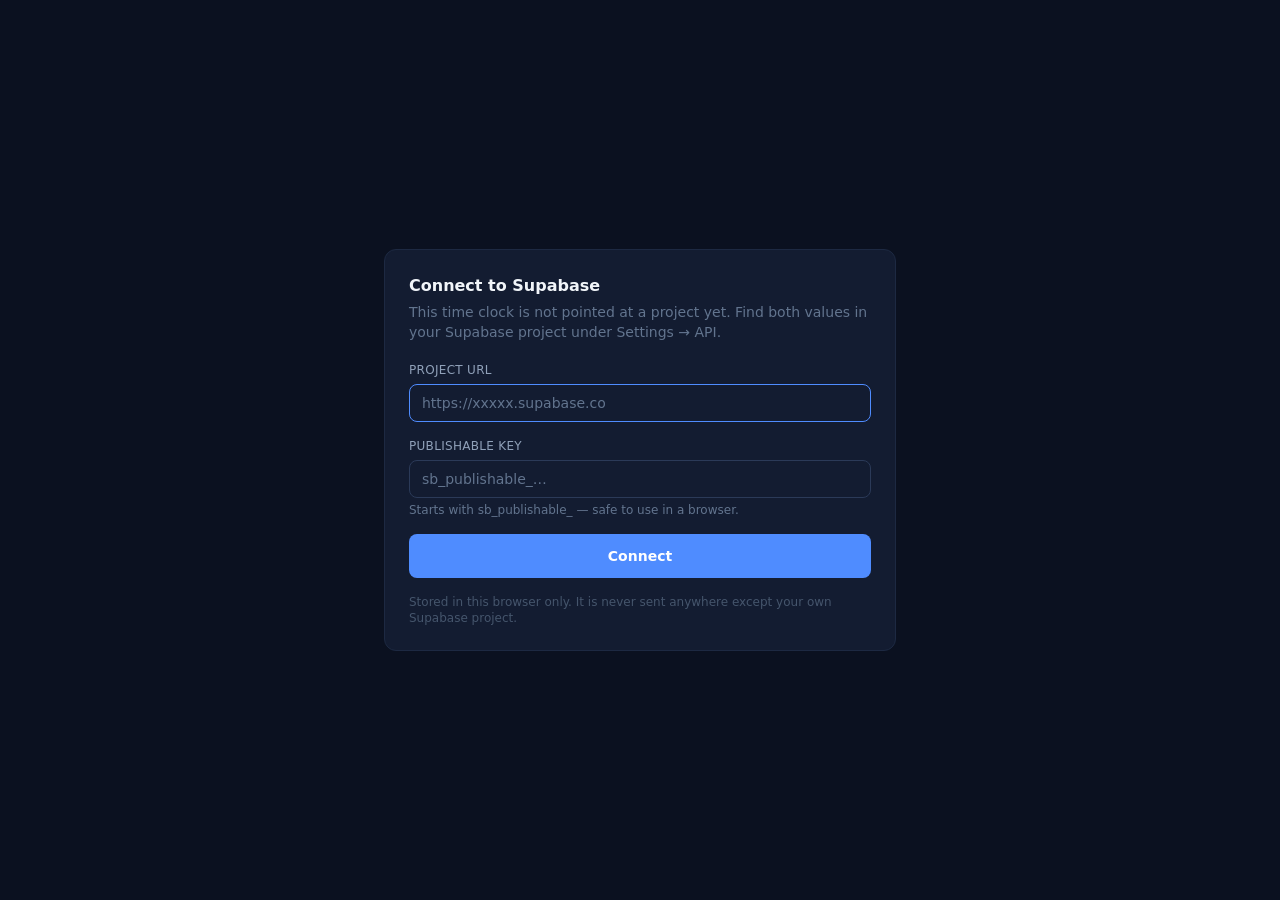
==== index.html @ 42f09c5c "Deploy ProjectDrex AMS web build Co-Authored-By: Claude Opus 5 <noreply@anthropic.com>" ====
<!doctype html>
<html lang="en">
  <head>
    <meta charset="UTF-8" />
    <meta name="viewport" content="width=device-width, initial-scale=1.0" />
    <meta
      http-equiv="Content-Security-Policy"
      content="default-src 'self'; script-src 'self'; style-src 'self' 'unsafe-inline'; connect-src 'self' https://*.supabase.co wss://*.supabase.co; img-src 'self' data:;"
    />
    <title>ProjectDrex Time Clock</title>
    <script type="module" crossorigin src="./assets/main-Djv8rd4Y.js"></script>
    <link rel="stylesheet" crossorigin href="./assets/main-B3qZ2NRQ.css">
  </head>
  <body data-ams-mode="kiosk">
    <div id="root"></div>
  </body>
</html>
---- assets/main-B3qZ2NRQ.css ----
/*! tailwindcss v4.3.3 | MIT License | https://tailwindcss.com */
@layer properties{@supports (((-webkit-hyphens:none)) and (not (margin-trim:inline))) or ((-moz-orient:inline) and (not (color:rgb(from red r g b)))){*,:before,:after,::backdrop{--tw-space-y-reverse:0;--tw-border-style:solid;--tw-font-weight:initial;--tw-tracking:initial}}}@layer theme{:root,:host{--font-sans:"Inter", system-ui, -apple-system, "Segoe UI", sans-serif;--font-mono:ui-monospace, SFMono-Regular, Menlo, Monaco, Consolas, "Liberation Mono", "Courier New", monospace;--color-amber-200:oklch(92.4% .12 95.746);--color-amber-300:oklch(87.9% .169 91.605);--color-amber-400:oklch(82.8% .189 84.429);--color-amber-800:oklch(47.3% .137 46.201);--color-amber-950:oklch(27.9% .077 45.635);--color-emerald-200:oklch(90.5% .093 164.15);--color-emerald-300:oklch(84.5% .143 164.978);--color-emerald-400:oklch(76.5% .177 163.223);--color-emerald-500:oklch(69.6% .17 162.48);--color-emerald-600:oklch(59.6% .145 163.225);--color-emerald-800:oklch(43.2% .095 166.913);--color-emerald-950:oklch(26.2% .051 172.552);--color-sky-200:oklch(90.1% .058 230.902);--color-sky-300:oklch(82.8% .111 230.318);--color-sky-800:oklch(44.3% .11 240.79);--color-sky-950:oklch(29.3% .066 243.157);--color-rose-200:oklch(89.2% .058 10.001);--color-rose-400:oklch(71.2% .194 13.428);--color-rose-500:oklch(64.5% .246 16.439);--color-rose-600:oklch(58.6% .253 17.585);--color-rose-800:oklch(45.5% .188 13.697);--color-rose-950:oklch(27.1% .105 12.094);--color-slate-100:oklch(96.8% .007 247.896);--color-slate-200:oklch(92.9% .013 255.508);--color-slate-300:oklch(86.9% .022 252.894);--color-slate-400:oklch(70.4% .04 256.788);--color-slate-500:oklch(55.4% .046 257.417);--color-slate-600:oklch(44.6% .043 257.281);--color-slate-700:oklch(37.2% .044 257.287);--color-slate-800:oklch(27.9% .041 260.031);--color-black:#000;--color-white:#fff;--spacing:.25rem;--container-sm:24rem;--container-md:28rem;--container-lg:32rem;--container-2xl:42rem;--text-xs:.75rem;--text-xs--line-height:calc(1 / .75);--text-sm:.875rem;--text-sm--line-height:calc(1.25 / .875);--text-base:1rem;--text-base--line-height:calc(1.5 / 1);--text-lg:1.125rem;--text-lg--line-height:calc(1.75 / 1.125);--text-2xl:1.5rem;--text-2xl--line-height:calc(2 / 1.5);--text-3xl:1.875rem;--text-3xl--line-height:calc(2.25 / 1.875);--text-6xl:3.75rem;--text-6xl--line-height:1;--font-weight-light:300;--font-weight-medium:500;--font-weight-semibold:600;--font-weight-bold:700;--tracking-tight:-.025em;--tracking-wide:.025em;--tracking-widest:.1em;--radius-lg:.5rem;--radius-xl:.75rem;--default-transition-duration:.15s;--default-transition-timing-function:cubic-bezier(.4, 0, .2, 1);--default-font-family:var(--font-sans);--default-mono-font-family:var(--font-mono);--color-ink-950:#070b16;--color-ink-900:#0b1120;--color-ink-800:#131c31;--color-ink-700:#1d2942;--color-ink-600:#2b3a58;--color-accent:#4f8cff;--color-accent-soft:#1e3a6b}}@layer base{*,:after,:before,::backdrop{box-sizing:border-box;border:0 solid;margin:0;padding:0}::file-selector-button{box-sizing:border-box;border:0 solid;margin:0;padding:0}html,:host{-webkit-text-size-adjust:100%;tab-size:4;line-height:1.5;font-family:var(--default-font-family,-apple-system, BlinkMacSystemFont, "Segoe UI", Roboto, "Helvetica Neue", "Noto Sans", Arial, sans-serif, "Apple Color Emoji", "Segoe UI Emoji", "Segoe UI Symbol", "Noto Color Emoji");font-feature-settings:var(--default-font-feature-settings,normal);font-variation-settings:var(--default-font-variation-settings,normal);-webkit-tap-highlight-color:transparent}hr{height:0;color:inherit;border-top-width:1px}abbr:where([title]){-webkit-text-decoration:underline dotted;text-decoration:underline dotted}h1,h2,h3,h4,h5,h6{font-size:inherit;font-weight:inherit}a{color:inherit;-webkit-text-decoration:inherit;-webkit-text-decoration:inherit;-webkit-text-decoration:inherit;-webkit-text-decoration:inherit;text-decoration:inherit}b,strong{font-weight:bolder}code,kbd,samp,pre{font-family:var(--default-mono-font-family,ui-monospace, SFMono-Regular, Menlo, Monaco, Consolas, "Liberation Mono", "Courier New", monospace);font-feature-settings:var(--default-mono-font-feature-settings,normal);font-variation-settings:var(--default-mono-font-variation-settings,normal);font-size:1em}small{font-size:80%}sub,sup{vertical-align:baseline;font-size:75%;line-height:0;position:relative}sub{bottom:-.25em}sup{top:-.5em}table{text-indent:0;border-color:inherit;border-collapse:collapse}:-moz-focusring:where(:not(iframe)){outline:auto}progress{vertical-align:baseline}summary{display:list-item}ol,ul,menu{list-style:none}img,svg,video,canvas,audio,iframe,embed,object{vertical-align:middle;display:block}img,video{max-width:100%;height:auto}button,input,select,optgroup,textarea{font:inherit;font-feature-settings:inherit;font-variation-settings:inherit;letter-spacing:inherit;color:inherit;opacity:1;background-color:#0000;border-radius:0}::file-selector-button{font:inherit;font-feature-settings:inherit;font-variation-settings:inherit;letter-spacing:inherit;color:inherit;opacity:1;background-color:#0000;border-radius:0}:where(select:is([multiple],[size])) optgroup{font-weight:bolder}:where(select:is([multiple],[size])) optgroup option{padding-inline-start:20px}::file-selector-button{margin-inline-end:4px}::placeholder{opacity:1}@supports (not ((-webkit-appearance:-apple-pay-button))) or (contain-intrinsic-size:1px){::placeholder{color:currentColor}@supports (color:color-mix(in lab, red, red)){::placeholder{color:color-mix(in oklab, currentcolor 50%, transparent)}}}textarea{resize:vertical}::-webkit-search-decoration{-webkit-appearance:none}::-webkit-date-and-time-value{min-height:1lh;text-align:inherit}::-webkit-datetime-edit{display:inline-flex}::-webkit-datetime-edit-fields-wrapper{padding:0}::-webkit-datetime-edit{padding-block:0}::-webkit-datetime-edit-year-field{padding-block:0}::-webkit-datetime-edit-month-field{padding-block:0}::-webkit-datetime-edit-day-field{padding-block:0}::-webkit-datetime-edit-hour-field{padding-block:0}::-webkit-datetime-edit-minute-field{padding-block:0}::-webkit-datetime-edit-second-field{padding-block:0}::-webkit-datetime-edit-millisecond-field{padding-block:0}::-webkit-datetime-edit-meridiem-field{padding-block:0}::-webkit-calendar-picker-indicator{line-height:1}:-moz-ui-invalid{box-shadow:none}button,input:where([type=button],[type=reset],[type=submit]){appearance:button}::file-selector-button{appearance:button}::-webkit-inner-spin-button{height:auto}::-webkit-outer-spin-button{height:auto}[hidden]:where(:not([hidden=until-found])){display:none!important}}@layer components;@layer utilities{.visible{visibility:visible}.fixed{position:fixed}.relative{position:relative}.inset-0{inset:0}.z-50{z-index:50}.mx-auto{margin-inline:auto}.mt-1{margin-top:var(--spacing)}.mt-2{margin-top:calc(var(--spacing) * 2)}.mt-3{margin-top:calc(var(--spacing) * 3)}.mt-4{margin-top:calc(var(--spacing) * 4)}.mt-6{margin-top:calc(var(--spacing) * 6)}.mr-1{margin-right:var(--spacing)}.mr-2{margin-right:calc(var(--spacing) * 2)}.mb-1{margin-bottom:var(--spacing)}.mb-1\.5{margin-bottom:calc(var(--spacing) * 1.5)}.mb-3{margin-bottom:calc(var(--spacing) * 3)}.mb-4{margin-bottom:calc(var(--spacing) * 4)}.mb-5{margin-bottom:calc(var(--spacing) * 5)}.mb-6{margin-bottom:calc(var(--spacing) * 6)}.mb-8{margin-bottom:calc(var(--spacing) * 8)}.ml-1{margin-left:var(--spacing)}.ml-2{margin-left:calc(var(--spacing) * 2)}.ml-3{margin-left:calc(var(--spacing) * 3)}.block{display:block}.contents{display:contents}.flex{display:flex}.grid{display:grid}.table{display:table}.h-16{height:calc(var(--spacing) * 16)}.h-full{height:100%}.w-16{width:calc(var(--spacing) * 16)}.w-full{width:100%}.max-w-2xl{max-width:var(--container-2xl)}.max-w-lg{max-width:var(--container-lg)}.max-w-md{max-width:var(--container-md)}.max-w-sm{max-width:var(--container-sm)}.flex-1{flex:1}.border-collapse{border-collapse:collapse}.cursor-pointer{cursor:pointer}.list-inside{list-style-position:inside}.list-disc{list-style-type:disc}.grid-cols-2{grid-template-columns:repeat(2,minmax(0,1fr))}.grid-cols-4{grid-template-columns:repeat(4,minmax(0,1fr))}.grid-cols-5{grid-template-columns:repeat(5,minmax(0,1fr))}.flex-col{flex-direction:column}.items-center{align-items:center}.items-end{align-items:flex-end}.justify-between{justify-content:space-between}.justify-center{justify-content:center}.justify-end{justify-content:flex-end}.gap-1{gap:var(--spacing)}.gap-2{gap:calc(var(--spacing) * 2)}.gap-3{gap:calc(var(--spacing) * 3)}.gap-4{gap:calc(var(--spacing) * 4)}.gap-5{gap:calc(var(--spacing) * 5)}.gap-8{gap:calc(var(--spacing) * 8)}:where(.space-y-0\.5>:not(:last-child)){--tw-space-y-reverse:0;margin-block-start:calc(calc(var(--spacing) * .5) * var(--tw-space-y-reverse));margin-block-end:calc(calc(var(--spacing) * .5) * calc(1 - var(--tw-space-y-reverse)))}:where(.space-y-3>:not(:last-child)){--tw-space-y-reverse:0;margin-block-start:calc(calc(var(--spacing) * 3) * var(--tw-space-y-reverse));margin-block-end:calc(calc(var(--spacing) * 3) * calc(1 - var(--tw-space-y-reverse)))}:where(.space-y-4>:not(:last-child)){--tw-space-y-reverse:0;margin-block-start:calc(calc(var(--spacing) * 4) * var(--tw-space-y-reverse));margin-block-end:calc(calc(var(--spacing) * 4) * calc(1 - var(--tw-space-y-reverse)))}:where(.space-y-5>:not(:last-child)){--tw-space-y-reverse:0;margin-block-start:calc(calc(var(--spacing) * 5) * var(--tw-space-y-reverse));margin-block-end:calc(calc(var(--spacing) * 5) * calc(1 - var(--tw-space-y-reverse)))}.overflow-auto{overflow:auto}.overflow-hidden{overflow:hidden}.rounded{border-radius:.25rem}.rounded-full{border-radius:2147483647px}.rounded-lg{border-radius:var(--radius-lg)}.rounded-xl{border-radius:var(--radius-xl)}.border{border-style:var(--tw-border-style);border-width:1px}.border-t{border-top-style:var(--tw-border-style);border-top-width:1px}.border-t-2{border-top-style:var(--tw-border-style);border-top-width:2px}.border-b{border-bottom-style:var(--tw-border-style);border-bottom-width:1px}.border-amber-800{border-color:var(--color-amber-800)}.border-emerald-800{border-color:var(--color-emerald-800)}.border-ink-600{border-color:var(--color-ink-600)}.border-ink-700{border-color:var(--color-ink-700)}.border-ink-800{border-color:var(--color-ink-800)}.border-rose-800{border-color:var(--color-rose-800)}.border-sky-800{border-color:var(--color-sky-800)}.bg-accent{background-color:var(--color-accent)}.bg-accent-soft{background-color:var(--color-accent-soft)}.bg-amber-950{background-color:var(--color-amber-950)}.bg-amber-950\/50{background-color:#46190180}@supports (color:color-mix(in lab, red, red)){.bg-amber-950\/50{background-color:color-mix(in oklab, var(--color-amber-950) 50%, transparent)}}.bg-black\/60{background-color:#0009}@supports (color:color-mix(in lab, red, red)){.bg-black\/60{background-color:color-mix(in oklab, var(--color-black) 60%, transparent)}}.bg-emerald-600{background-color:var(--color-emerald-600)}.bg-emerald-600\/20{background-color:#00976733}@supports (color:color-mix(in lab, red, red)){.bg-emerald-600\/20{background-color:color-mix(in oklab, var(--color-emerald-600) 20%, transparent)}}.bg-emerald-950{background-color:var(--color-emerald-950)}.bg-emerald-950\/50{background-color:#002c2280}@supports (color:color-mix(in lab, red, red)){.bg-emerald-950\/50{background-color:color-mix(in oklab, var(--color-emerald-950) 50%, transparent)}}.bg-ink-700{background-color:var(--color-ink-700)}.bg-ink-800{background-color:var(--color-ink-800)}.bg-ink-900{background-color:var(--color-ink-900)}.bg-ink-950{background-color:var(--color-ink-950)}.bg-ink-950\/40{background-color:#070b1666}@supports (color:color-mix(in lab, red, red)){.bg-ink-950\/40{background-color:color-mix(in oklab, var(--color-ink-950) 40%, transparent)}}.bg-rose-600{background-color:var(--color-rose-600)}.bg-rose-950\/60{background-color:#4d021899}@supports (color:color-mix(in lab, red, red)){.bg-rose-950\/60{background-color:color-mix(in oklab, var(--color-rose-950) 60%, transparent)}}.bg-sky-950{background-color:var(--color-sky-950)}.bg-sky-950\/50{background-color:#052f4a80}@supports (color:color-mix(in lab, red, red)){.bg-sky-950\/50{background-color:color-mix(in oklab, var(--color-sky-950) 50%, transparent)}}.bg-slate-800{background-color:var(--color-slate-800)}.p-3{padding:calc(var(--spacing) * 3)}.p-4{padding:calc(var(--spacing) * 4)}.p-6{padding:calc(var(--spacing) * 6)}.p-8{padding:calc(var(--spacing) * 8)}.px-1\.5{padding-inline:calc(var(--spacing) * 1.5)}.px-2{padding-inline:calc(var(--spacing) * 2)}.px-3{padding-inline:calc(var(--spacing) * 3)}.px-4{padding-inline:calc(var(--spacing) * 4)}.px-6{padding-inline:calc(var(--spacing) * 6)}.px-8{padding-inline:calc(var(--spacing) * 8)}.py-0\.5{padding-block:calc(var(--spacing) * .5)}.py-1\.5{padding-block:calc(var(--spacing) * 1.5)}.py-2{padding-block:calc(var(--spacing) * 2)}.py-3{padding-block:calc(var(--spacing) * 3)}.py-4{padding-block:calc(var(--spacing) * 4)}.py-5{padding-block:calc(var(--spacing) * 5)}.py-10{padding-block:calc(var(--spacing) * 10)}.text-center{text-align:center}.text-left{text-align:left}.text-right{text-align:right}.font-mono{font-family:var(--font-mono)}.text-2xl{font-size:var(--text-2xl);line-height:var(--tw-leading,var(--text-2xl--line-height))}.text-3xl{font-size:var(--text-3xl);line-height:var(--tw-leading,var(--text-3xl--line-height))}.text-6xl{font-size:var(--text-6xl);line-height:var(--tw-leading,var(--text-6xl--line-height))}.text-base{font-size:var(--text-base);line-height:var(--tw-leading,var(--text-base--line-height))}.text-lg{font-size:var(--text-lg);line-height:var(--tw-leading,var(--text-lg--line-height))}.text-sm{font-size:var(--text-sm);line-height:var(--tw-leading,var(--text-sm--line-height))}.text-xs{font-size:var(--text-xs);line-height:var(--tw-leading,var(--text-xs--line-height))}.font-bold{--tw-font-weight:var(--font-weight-bold);font-weight:var(--font-weight-bold)}.font-light{--tw-font-weight:var(--font-weight-light);font-weight:var(--font-weight-light)}.font-medium{--tw-font-weight:var(--font-weight-medium);font-weight:var(--font-weight-medium)}.font-semibold{--tw-font-weight:var(--font-weight-semibold);font-weight:var(--font-weight-semibold)}.tracking-\[0\.2em\]{--tw-tracking:.2em;letter-spacing:.2em}.tracking-\[0\.25em\]{--tw-tracking:.25em;letter-spacing:.25em}.tracking-tight{--tw-tracking:var(--tracking-tight);letter-spacing:var(--tracking-tight)}.tracking-wide{--tw-tracking:var(--tracking-wide);letter-spacing:var(--tracking-wide)}.tracking-widest{--tw-tracking:var(--tracking-widest);letter-spacing:var(--tracking-widest)}.break-all{word-break:break-all}.whitespace-nowrap{white-space:nowrap}.text-accent{color:var(--color-accent)}.text-amber-200{color:var(--color-amber-200)}.text-amber-300{color:var(--color-amber-300)}.text-amber-400{color:var(--color-amber-400)}.text-emerald-200{color:var(--color-emerald-200)}.text-emerald-300{color:var(--color-emerald-300)}.text-emerald-400{color:var(--color-emerald-400)}.text-rose-200{color:var(--color-rose-200)}.text-rose-400{color:var(--color-rose-400)}.text-sky-200{color:var(--color-sky-200)}.text-sky-300{color:var(--color-sky-300)}.text-slate-100{color:var(--color-slate-100)}.text-slate-200{color:var(--color-slate-200)}.text-slate-300{color:var(--color-slate-300)}.text-slate-400{color:var(--color-slate-400)}.text-slate-500{color:var(--color-slate-500)}.text-slate-600{color:var(--color-slate-600)}.text-slate-700{color:var(--color-slate-700)}.text-white{color:var(--color-white)}.uppercase{text-transform:uppercase}.accent-accent{accent-color:var(--color-accent)}.transition-colors{transition-property:color,background-color,border-color,outline-color,text-decoration-color,fill,stroke,--tw-gradient-from,--tw-gradient-via,--tw-gradient-to;transition-timing-function:var(--tw-ease,var(--default-transition-timing-function));transition-duration:var(--tw-duration,var(--default-transition-duration))}.outline-none{--tw-outline-style:none;outline-style:none}.placeholder\:text-slate-500::placeholder{color:var(--color-slate-500)}@media (hover:hover){.hover\:bg-\[\#6b9dff\]:hover{background-color:#6b9dff}.hover\:bg-emerald-500:hover{background-color:var(--color-emerald-500)}.hover\:bg-ink-600:hover{background-color:var(--color-ink-600)}.hover\:bg-ink-700\/50:hover{background-color:#1d294280}@supports (color:color-mix(in lab, red, red)){.hover\:bg-ink-700\/50:hover{background-color:color-mix(in oklab, var(--color-ink-700) 50%, transparent)}}.hover\:bg-rose-500:hover{background-color:var(--color-rose-500)}.hover\:text-slate-200:hover{color:var(--color-slate-200)}.hover\:underline:hover{text-decoration-line:underline}}.focus\:border-accent:focus{border-color:var(--color-accent)}.disabled\:cursor-not-allowed:disabled{cursor:not-allowed}.disabled\:opacity-40:disabled{opacity:.4}}html,body,#root{height:100%}body{background:var(--color-ink-900);color:#e6ecf8;font-family:var(--font-sans);-webkit-font-smoothing:antialiased;-webkit-user-select:none;user-select:none;margin:0}input,textarea,select{-webkit-user-select:text;user-select:text}.tnum{font-variant-numeric:tabular-nums}@property --tw-space-y-reverse{syntax:"*";inherits:false;initial-value:0}@property --tw-border-style{syntax:"*";inherits:false;initial-value:solid}@property --tw-font-weight{syntax:"*";inherits:false}@property --tw-tracking{syntax:"*";inherits:false}
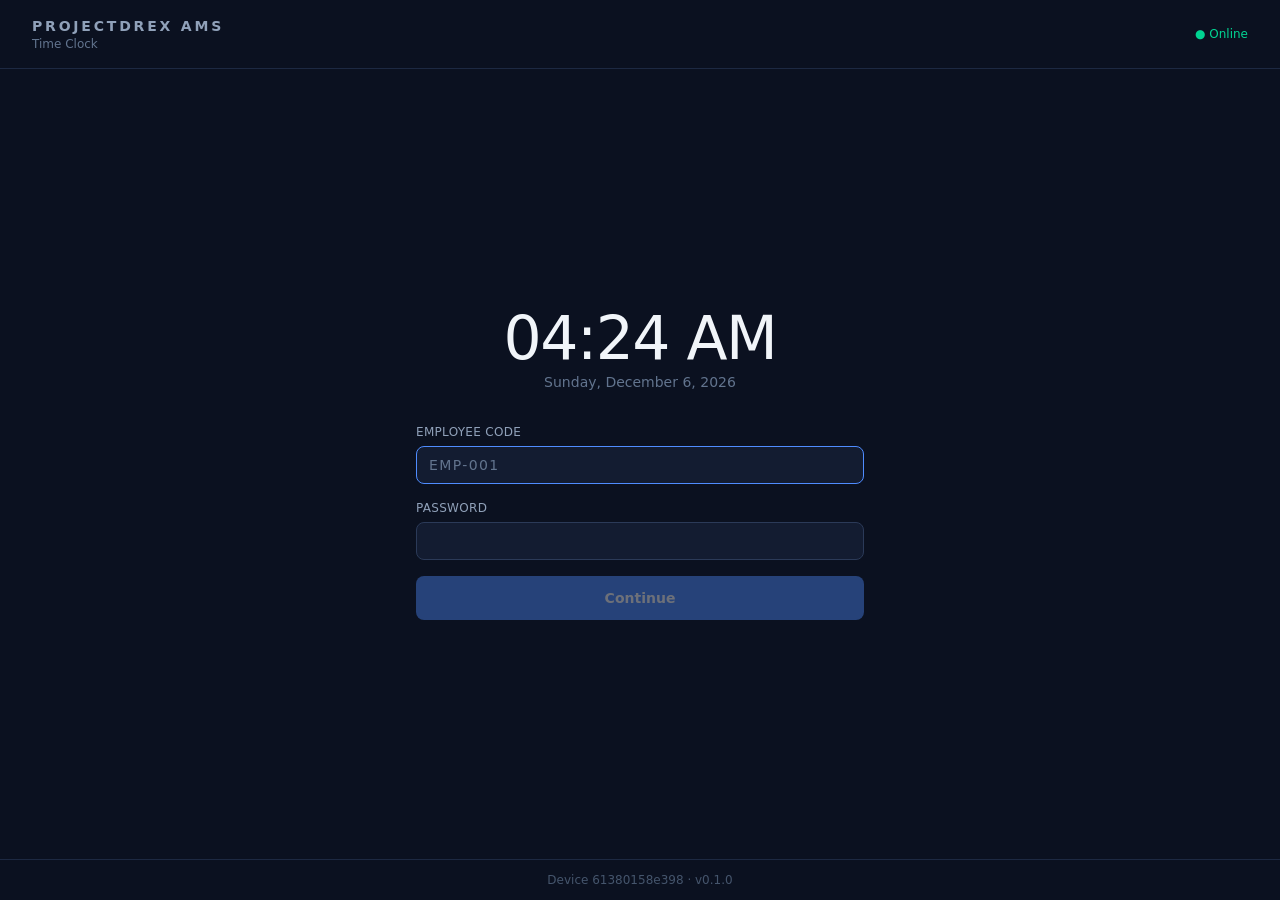
==== commit bd01a155: "Point the hosted build at the projectdrex-ams project Bakes in the project URL and publishable key s" ====
--- a/index.html
+++ b/index.html
@@ -8,7 +8,7 @@
       content="default-src 'self'; script-src 'self'; style-src 'self' 'unsafe-inline'; connect-src 'self' https://*.supabase.co wss://*.supabase.co; img-src 'self' data:;"
     />
     <title>ProjectDrex Time Clock</title>
-    <script type="module" crossorigin src="./assets/main-Djv8rd4Y.js"></script>
+    <script type="module" crossorigin src="./assets/main-DpuJnObT.js"></script>
     <link rel="stylesheet" crossorigin href="./assets/main-B3qZ2NRQ.css">
   </head>
   <body data-ams-mode="kiosk">
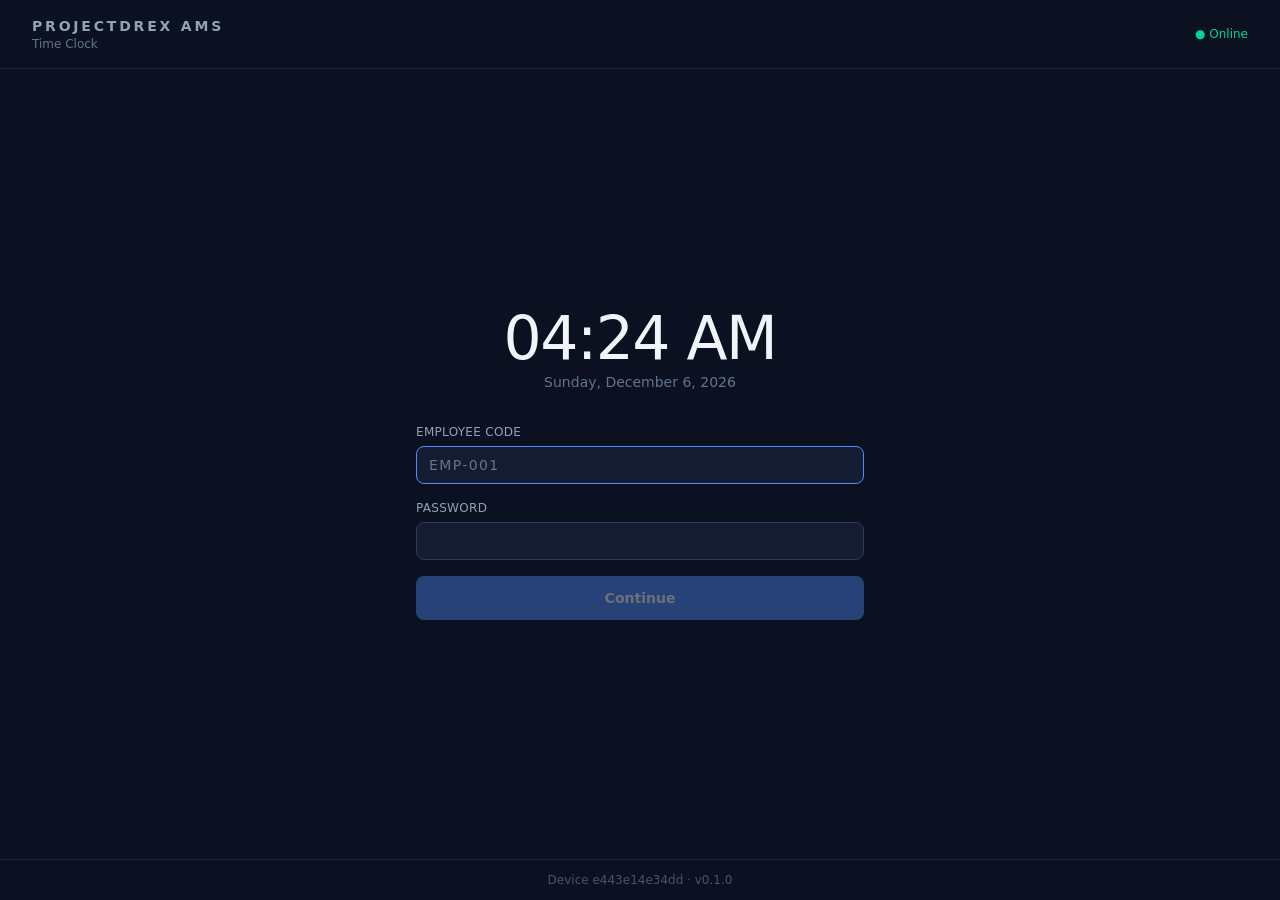
==== commit e6b5c194: "Sync punches immediately instead of on a 30-second timer Co-Authored-By: Claude Opus 5 <noreply@anth" ====
--- a/index.html
+++ b/index.html
@@ -8,8 +8,8 @@
       content="default-src 'self'; script-src 'self'; style-src 'self' 'unsafe-inline'; connect-src 'self' https://*.supabase.co wss://*.supabase.co; img-src 'self' data:;"
     />
     <title>ProjectDrex Time Clock</title>
-    <script type="module" crossorigin src="./assets/main-DpuJnObT.js"></script>
-    <link rel="stylesheet" crossorigin href="./assets/main-B3qZ2NRQ.css">
+    <script type="module" crossorigin src="./assets/main-7v4XO6C_.js"></script>
+    <link rel="stylesheet" crossorigin href="./assets/main-DOm-eHFc.css">
   </head>
   <body data-ams-mode="kiosk">
     <div id="root"></div>
--- a/assets/main-DOm-eHFc.css
+++ b/assets/main-DOm-eHFc.css
@@ -0,0 +1,2 @@
+/*! tailwindcss v4.3.3 | MIT License | https://tailwindcss.com */
+@layer properties{@supports (((-webkit-hyphens:none)) and (not (margin-trim:inline))) or ((-moz-orient:inline) and (not (color:rgb(from red r g b)))){*,:before,:after,::backdrop{--tw-space-y-reverse:0;--tw-border-style:solid;--tw-font-weight:initial;--tw-tracking:initial;--tw-shadow:0 0 #0000;--tw-shadow-color:initial;--tw-shadow-alpha:100%;--tw-inset-shadow:0 0 #0000;--tw-inset-shadow-color:initial;--tw-inset-shadow-alpha:100%;--tw-ring-color:initial;--tw-ring-shadow:0 0 #0000;--tw-inset-ring-color:initial;--tw-inset-ring-shadow:0 0 #0000;--tw-ring-inset:initial;--tw-ring-offset-width:0px;--tw-ring-offset-color:#fff;--tw-ring-offset-shadow:0 0 #0000}}}@layer theme{:root,:host{--font-sans:"Inter", system-ui, -apple-system, "Segoe UI", sans-serif;--font-mono:ui-monospace, SFMono-Regular, Menlo, Monaco, Consolas, "Liberation Mono", "Courier New", monospace;--color-amber-200:oklch(92.4% .12 95.746);--color-amber-300:oklch(87.9% .169 91.605);--color-amber-400:oklch(82.8% .189 84.429);--color-amber-800:oklch(47.3% .137 46.201);--color-amber-950:oklch(27.9% .077 45.635);--color-emerald-200:oklch(90.5% .093 164.15);--color-emerald-300:oklch(84.5% .143 164.978);--color-emerald-400:oklch(76.5% .177 163.223);--color-emerald-500:oklch(69.6% .17 162.48);--color-emerald-600:oklch(59.6% .145 163.225);--color-emerald-800:oklch(43.2% .095 166.913);--color-emerald-950:oklch(26.2% .051 172.552);--color-sky-200:oklch(90.1% .058 230.902);--color-sky-300:oklch(82.8% .111 230.318);--color-sky-800:oklch(44.3% .11 240.79);--color-sky-950:oklch(29.3% .066 243.157);--color-rose-200:oklch(89.2% .058 10.001);--color-rose-400:oklch(71.2% .194 13.428);--color-rose-500:oklch(64.5% .246 16.439);--color-rose-600:oklch(58.6% .253 17.585);--color-rose-800:oklch(45.5% .188 13.697);--color-rose-950:oklch(27.1% .105 12.094);--color-slate-100:oklch(96.8% .007 247.896);--color-slate-200:oklch(92.9% .013 255.508);--color-slate-300:oklch(86.9% .022 252.894);--color-slate-400:oklch(70.4% .04 256.788);--color-slate-500:oklch(55.4% .046 257.417);--color-slate-600:oklch(44.6% .043 257.281);--color-slate-700:oklch(37.2% .044 257.287);--color-slate-800:oklch(27.9% .041 260.031);--color-black:#000;--color-white:#fff;--spacing:.25rem;--container-sm:24rem;--container-md:28rem;--container-lg:32rem;--container-2xl:42rem;--text-xs:.75rem;--text-xs--line-height:calc(1 / .75);--text-sm:.875rem;--text-sm--line-height:calc(1.25 / .875);--text-base:1rem;--text-base--line-height:calc(1.5 / 1);--text-lg:1.125rem;--text-lg--line-height:calc(1.75 / 1.125);--text-2xl:1.5rem;--text-2xl--line-height:calc(2 / 1.5);--text-3xl:1.875rem;--text-3xl--line-height:calc(2.25 / 1.875);--text-6xl:3.75rem;--text-6xl--line-height:1;--font-weight-light:300;--font-weight-medium:500;--font-weight-semibold:600;--font-weight-bold:700;--tracking-tight:-.025em;--tracking-wide:.025em;--tracking-widest:.1em;--radius-lg:.5rem;--radius-xl:.75rem;--default-transition-duration:.15s;--default-transition-timing-function:cubic-bezier(.4, 0, .2, 1);--default-font-family:var(--font-sans);--default-mono-font-family:var(--font-mono);--color-ink-950:#070b16;--color-ink-900:#0b1120;--color-ink-800:#131c31;--color-ink-700:#1d2942;--color-ink-600:#2b3a58;--color-accent:#4f8cff;--color-accent-soft:#1e3a6b}}@layer base{*,:after,:before,::backdrop{box-sizing:border-box;border:0 solid;margin:0;padding:0}::file-selector-button{box-sizing:border-box;border:0 solid;margin:0;padding:0}html,:host{-webkit-text-size-adjust:100%;tab-size:4;line-height:1.5;font-family:var(--default-font-family,-apple-system, BlinkMacSystemFont, "Segoe UI", Roboto, "Helvetica Neue", "Noto Sans", Arial, sans-serif, "Apple Color Emoji", "Segoe UI Emoji", "Segoe UI Symbol", "Noto Color Emoji");font-feature-settings:var(--default-font-feature-settings,normal);font-variation-settings:var(--default-font-variation-settings,normal);-webkit-tap-highlight-color:transparent}hr{height:0;color:inherit;border-top-width:1px}abbr:where([title]){-webkit-text-decoration:underline dotted;text-decoration:underline dotted}h1,h2,h3,h4,h5,h6{font-size:inherit;font-weight:inherit}a{color:inherit;-webkit-text-decoration:inherit;-webkit-text-decoration:inherit;-webkit-text-decoration:inherit;-webkit-text-decoration:inherit;text-decoration:inherit}b,strong{font-weight:bolder}code,kbd,samp,pre{font-family:var(--default-mono-font-family,ui-monospace, SFMono-Regular, Menlo, Monaco, Consolas, "Liberation Mono", "Courier New", monospace);font-feature-settings:var(--default-mono-font-feature-settings,normal);font-variation-settings:var(--default-mono-font-variation-settings,normal);font-size:1em}small{font-size:80%}sub,sup{vertical-align:baseline;font-size:75%;line-height:0;position:relative}sub{bottom:-.25em}sup{top:-.5em}table{text-indent:0;border-color:inherit;border-collapse:collapse}:-moz-focusring:where(:not(iframe)){outline:auto}progress{vertical-align:baseline}summary{display:list-item}ol,ul,menu{list-style:none}img,svg,video,canvas,audio,iframe,embed,object{vertical-align:middle;display:block}img,video{max-width:100%;height:auto}button,input,select,optgroup,textarea{font:inherit;font-feature-settings:inherit;font-variation-settings:inherit;letter-spacing:inherit;color:inherit;opacity:1;background-color:#0000;border-radius:0}::file-selector-button{font:inherit;font-feature-settings:inherit;font-variation-settings:inherit;letter-spacing:inherit;color:inherit;opacity:1;background-color:#0000;border-radius:0}:where(select:is([multiple],[size])) optgroup{font-weight:bolder}:where(select:is([multiple],[size])) optgroup option{padding-inline-start:20px}::file-selector-button{margin-inline-end:4px}::placeholder{opacity:1}@supports (not ((-webkit-appearance:-apple-pay-button))) or (contain-intrinsic-size:1px){::placeholder{color:currentColor}@supports (color:color-mix(in lab, red, red)){::placeholder{color:color-mix(in oklab, currentcolor 50%, transparent)}}}textarea{resize:vertical}::-webkit-search-decoration{-webkit-appearance:none}::-webkit-date-and-time-value{min-height:1lh;text-align:inherit}::-webkit-datetime-edit{display:inline-flex}::-webkit-datetime-edit-fields-wrapper{padding:0}::-webkit-datetime-edit{padding-block:0}::-webkit-datetime-edit-year-field{padding-block:0}::-webkit-datetime-edit-month-field{padding-block:0}::-webkit-datetime-edit-day-field{padding-block:0}::-webkit-datetime-edit-hour-field{padding-block:0}::-webkit-datetime-edit-minute-field{padding-block:0}::-webkit-datetime-edit-second-field{padding-block:0}::-webkit-datetime-edit-millisecond-field{padding-block:0}::-webkit-datetime-edit-meridiem-field{padding-block:0}::-webkit-calendar-picker-indicator{line-height:1}:-moz-ui-invalid{box-shadow:none}button,input:where([type=button],[type=reset],[type=submit]){appearance:button}::file-selector-button{appearance:button}::-webkit-inner-spin-button{height:auto}::-webkit-outer-spin-button{height:auto}[hidden]:where(:not([hidden=until-found])){display:none!important}}@layer components;@layer utilities{.visible{visibility:visible}.fixed{position:fixed}.relative{position:relative}.inset-0{inset:0}.z-50{z-index:50}.mx-auto{margin-inline:auto}.mt-1{margin-top:var(--spacing)}.mt-2{margin-top:calc(var(--spacing) * 2)}.mt-3{margin-top:calc(var(--spacing) * 3)}.mt-4{margin-top:calc(var(--spacing) * 4)}.mt-6{margin-top:calc(var(--spacing) * 6)}.mr-1{margin-right:var(--spacing)}.mr-2{margin-right:calc(var(--spacing) * 2)}.mb-1{margin-bottom:var(--spacing)}.mb-1\.5{margin-bottom:calc(var(--spacing) * 1.5)}.mb-3{margin-bottom:calc(var(--spacing) * 3)}.mb-4{margin-bottom:calc(var(--spacing) * 4)}.mb-5{margin-bottom:calc(var(--spacing) * 5)}.mb-6{margin-bottom:calc(var(--spacing) * 6)}.mb-8{margin-bottom:calc(var(--spacing) * 8)}.ml-1{margin-left:var(--spacing)}.ml-2{margin-left:calc(var(--spacing) * 2)}.ml-3{margin-left:calc(var(--spacing) * 3)}.block{display:block}.contents{display:contents}.flex{display:flex}.grid{display:grid}.table{display:table}.h-16{height:calc(var(--spacing) * 16)}.h-full{height:100%}.w-16{width:calc(var(--spacing) * 16)}.w-full{width:100%}.max-w-2xl{max-width:var(--container-2xl)}.max-w-lg{max-width:var(--container-lg)}.max-w-md{max-width:var(--container-md)}.max-w-sm{max-width:var(--container-sm)}.flex-1{flex:1}.border-collapse{border-collapse:collapse}.cursor-pointer{cursor:pointer}.list-inside{list-style-position:inside}.list-disc{list-style-type:disc}.grid-cols-2{grid-template-columns:repeat(2,minmax(0,1fr))}.grid-cols-4{grid-template-columns:repeat(4,minmax(0,1fr))}.grid-cols-5{grid-template-columns:repeat(5,minmax(0,1fr))}.flex-col{flex-direction:column}.items-center{align-items:center}.items-end{align-items:flex-end}.justify-between{justify-content:space-between}.justify-center{justify-content:center}.justify-end{justify-content:flex-end}.gap-1{gap:var(--spacing)}.gap-2{gap:calc(var(--spacing) * 2)}.gap-3{gap:calc(var(--spacing) * 3)}.gap-4{gap:calc(var(--spacing) * 4)}.gap-5{gap:calc(var(--spacing) * 5)}.gap-8{gap:calc(var(--spacing) * 8)}:where(.space-y-0\.5>:not(:last-child)){--tw-space-y-reverse:0;margin-block-start:calc(calc(var(--spacing) * .5) * var(--tw-space-y-reverse));margin-block-end:calc(calc(var(--spacing) * .5) * calc(1 - var(--tw-space-y-reverse)))}:where(.space-y-3>:not(:last-child)){--tw-space-y-reverse:0;margin-block-start:calc(calc(var(--spacing) * 3) * var(--tw-space-y-reverse));margin-block-end:calc(calc(var(--spacing) * 3) * calc(1 - var(--tw-space-y-reverse)))}:where(.space-y-4>:not(:last-child)){--tw-space-y-reverse:0;margin-block-start:calc(calc(var(--spacing) * 4) * var(--tw-space-y-reverse));margin-block-end:calc(calc(var(--spacing) * 4) * calc(1 - var(--tw-space-y-reverse)))}:where(.space-y-5>:not(:last-child)){--tw-space-y-reverse:0;margin-block-start:calc(calc(var(--spacing) * 5) * var(--tw-space-y-reverse));margin-block-end:calc(calc(var(--spacing) * 5) * calc(1 - var(--tw-space-y-reverse)))}.overflow-auto{overflow:auto}.overflow-hidden{overflow:hidden}.rounded{border-radius:.25rem}.rounded-full{border-radius:2147483647px}.rounded-lg{border-radius:var(--radius-lg)}.rounded-xl{border-radius:var(--radius-xl)}.border{border-style:var(--tw-border-style);border-width:1px}.border-t{border-top-style:var(--tw-border-style);border-top-width:1px}.border-t-2{border-top-style:var(--tw-border-style);border-top-width:2px}.border-b{border-bottom-style:var(--tw-border-style);border-bottom-width:1px}.border-amber-800{border-color:var(--color-amber-800)}.border-emerald-800{border-color:var(--color-emerald-800)}.border-ink-600{border-color:var(--color-ink-600)}.border-ink-700{border-color:var(--color-ink-700)}.border-ink-800{border-color:var(--color-ink-800)}.border-rose-800{border-color:var(--color-rose-800)}.border-sky-800{border-color:var(--color-sky-800)}.bg-accent{background-color:var(--color-accent)}.bg-accent-soft{background-color:var(--color-accent-soft)}.bg-amber-950{background-color:var(--color-amber-950)}.bg-amber-950\/50{background-color:#46190180}@supports (color:color-mix(in lab, red, red)){.bg-amber-950\/50{background-color:color-mix(in oklab, var(--color-amber-950) 50%, transparent)}}.bg-black\/60{background-color:#0009}@supports (color:color-mix(in lab, red, red)){.bg-black\/60{background-color:color-mix(in oklab, var(--color-black) 60%, transparent)}}.bg-emerald-600{background-color:var(--color-emerald-600)}.bg-emerald-600\/20{background-color:#00976733}@supports (color:color-mix(in lab, red, red)){.bg-emerald-600\/20{background-color:color-mix(in oklab, var(--color-emerald-600) 20%, transparent)}}.bg-emerald-950{background-color:var(--color-emerald-950)}.bg-emerald-950\/50{background-color:#002c2280}@supports (color:color-mix(in lab, red, red)){.bg-emerald-950\/50{background-color:color-mix(in oklab, var(--color-emerald-950) 50%, transparent)}}.bg-ink-700{background-color:var(--color-ink-700)}.bg-ink-800{background-color:var(--color-ink-800)}.bg-ink-900{background-color:var(--color-ink-900)}.bg-ink-950{background-color:var(--color-ink-950)}.bg-ink-950\/40{background-color:#070b1666}@supports (color:color-mix(in lab, red, red)){.bg-ink-950\/40{background-color:color-mix(in oklab, var(--color-ink-950) 40%, transparent)}}.bg-rose-600{background-color:var(--color-rose-600)}.bg-rose-950\/60{background-color:#4d021899}@supports (color:color-mix(in lab, red, red)){.bg-rose-950\/60{background-color:color-mix(in oklab, var(--color-rose-950) 60%, transparent)}}.bg-sky-950{background-color:var(--color-sky-950)}.bg-sky-950\/50{background-color:#052f4a80}@supports (color:color-mix(in lab, red, red)){.bg-sky-950\/50{background-color:color-mix(in oklab, var(--color-sky-950) 50%, transparent)}}.bg-slate-800{background-color:var(--color-slate-800)}.p-3{padding:calc(var(--spacing) * 3)}.p-4{padding:calc(var(--spacing) * 4)}.p-6{padding:calc(var(--spacing) * 6)}.p-8{padding:calc(var(--spacing) * 8)}.px-1\.5{padding-inline:calc(var(--spacing) * 1.5)}.px-2{padding-inline:calc(var(--spacing) * 2)}.px-3{padding-inline:calc(var(--spacing) * 3)}.px-4{padding-inline:calc(var(--spacing) * 4)}.px-6{padding-inline:calc(var(--spacing) * 6)}.px-8{padding-inline:calc(var(--spacing) * 8)}.py-0\.5{padding-block:calc(var(--spacing) * .5)}.py-1\.5{padding-block:calc(var(--spacing) * 1.5)}.py-2{padding-block:calc(var(--spacing) * 2)}.py-3{padding-block:calc(var(--spacing) * 3)}.py-4{padding-block:calc(var(--spacing) * 4)}.py-5{padding-block:calc(var(--spacing) * 5)}.py-10{padding-block:calc(var(--spacing) * 10)}.text-center{text-align:center}.text-left{text-align:left}.text-right{text-align:right}.font-mono{font-family:var(--font-mono)}.text-2xl{font-size:var(--text-2xl);line-height:var(--tw-leading,var(--text-2xl--line-height))}.text-3xl{font-size:var(--text-3xl);line-height:var(--tw-leading,var(--text-3xl--line-height))}.text-6xl{font-size:var(--text-6xl);line-height:var(--tw-leading,var(--text-6xl--line-height))}.text-base{font-size:var(--text-base);line-height:var(--tw-leading,var(--text-base--line-height))}.text-lg{font-size:var(--text-lg);line-height:var(--tw-leading,var(--text-lg--line-height))}.text-sm{font-size:var(--text-sm);line-height:var(--tw-leading,var(--text-sm--line-height))}.text-xs{font-size:var(--text-xs);line-height:var(--tw-leading,var(--text-xs--line-height))}.font-bold{--tw-font-weight:var(--font-weight-bold);font-weight:var(--font-weight-bold)}.font-light{--tw-font-weight:var(--font-weight-light);font-weight:var(--font-weight-light)}.font-medium{--tw-font-weight:var(--font-weight-medium);font-weight:var(--font-weight-medium)}.font-semibold{--tw-font-weight:var(--font-weight-semibold);font-weight:var(--font-weight-semibold)}.tracking-\[0\.2em\]{--tw-tracking:.2em;letter-spacing:.2em}.tracking-\[0\.25em\]{--tw-tracking:.25em;letter-spacing:.25em}.tracking-tight{--tw-tracking:var(--tracking-tight);letter-spacing:var(--tracking-tight)}.tracking-wide{--tw-tracking:var(--tracking-wide);letter-spacing:var(--tracking-wide)}.tracking-widest{--tw-tracking:var(--tracking-widest);letter-spacing:var(--tracking-widest)}.break-all{word-break:break-all}.whitespace-nowrap{white-space:nowrap}.text-accent{color:var(--color-accent)}.text-amber-200{color:var(--color-amber-200)}.text-amber-300{color:var(--color-amber-300)}.text-amber-400{color:var(--color-amber-400)}.text-emerald-200{color:var(--color-emerald-200)}.text-emerald-300{color:var(--color-emerald-300)}.text-emerald-400{color:var(--color-emerald-400)}.text-rose-200{color:var(--color-rose-200)}.text-rose-400{color:var(--color-rose-400)}.text-sky-200{color:var(--color-sky-200)}.text-sky-300{color:var(--color-sky-300)}.text-slate-100{color:var(--color-slate-100)}.text-slate-200{color:var(--color-slate-200)}.text-slate-300{color:var(--color-slate-300)}.text-slate-400{color:var(--color-slate-400)}.text-slate-500{color:var(--color-slate-500)}.text-slate-600{color:var(--color-slate-600)}.text-slate-700{color:var(--color-slate-700)}.text-white{color:var(--color-white)}.uppercase{text-transform:uppercase}.accent-accent{accent-color:var(--color-accent)}.shadow{--tw-shadow:0 1px 3px 0 var(--tw-shadow-color,#0000001a), 0 1px 2px -1px var(--tw-shadow-color,#0000001a);box-shadow:var(--tw-inset-shadow), var(--tw-inset-ring-shadow), var(--tw-ring-offset-shadow), var(--tw-ring-shadow), var(--tw-shadow)}.transition-colors{transition-property:color,background-color,border-color,outline-color,text-decoration-color,fill,stroke,--tw-gradient-from,--tw-gradient-via,--tw-gradient-to;transition-timing-function:var(--tw-ease,var(--default-transition-timing-function));transition-duration:var(--tw-duration,var(--default-transition-duration))}.outline-none{--tw-outline-style:none;outline-style:none}.placeholder\:text-slate-500::placeholder{color:var(--color-slate-500)}@media (hover:hover){.hover\:bg-\[\#6b9dff\]:hover{background-color:#6b9dff}.hover\:bg-emerald-500:hover{background-color:var(--color-emerald-500)}.hover\:bg-ink-600:hover{background-color:var(--color-ink-600)}.hover\:bg-ink-700\/50:hover{background-color:#1d294280}@supports (color:color-mix(in lab, red, red)){.hover\:bg-ink-700\/50:hover{background-color:color-mix(in oklab, var(--color-ink-700) 50%, transparent)}}.hover\:bg-rose-500:hover{background-color:var(--color-rose-500)}.hover\:text-slate-200:hover{color:var(--color-slate-200)}.hover\:underline:hover{text-decoration-line:underline}}.focus\:border-accent:focus{border-color:var(--color-accent)}.disabled\:cursor-not-allowed:disabled{cursor:not-allowed}.disabled\:opacity-40:disabled{opacity:.4}}html,body,#root{height:100%}body{background:var(--color-ink-900);color:#e6ecf8;font-family:var(--font-sans);-webkit-font-smoothing:antialiased;-webkit-user-select:none;user-select:none;margin:0}input,textarea,select{-webkit-user-select:text;user-select:text}.tnum{font-variant-numeric:tabular-nums}@property --tw-space-y-reverse{syntax:"*";inherits:false;initial-value:0}@property --tw-border-style{syntax:"*";inherits:false;initial-value:solid}@property --tw-font-weight{syntax:"*";inherits:false}@property --tw-tracking{syntax:"*";inherits:false}@property --tw-shadow{syntax:"*";inherits:false;initial-value:0 0 #0000}@property --tw-shadow-color{syntax:"*";inherits:false}@property --tw-shadow-alpha{syntax:"<percentage>";inherits:false;initial-value:100%}@property --tw-inset-shadow{syntax:"*";inherits:false;initial-value:0 0 #0000}@property --tw-inset-shadow-color{syntax:"*";inherits:false}@property --tw-inset-shadow-alpha{syntax:"<percentage>";inherits:false;initial-value:100%}@property --tw-ring-color{syntax:"*";inherits:false}@property --tw-ring-shadow{syntax:"*";inherits:false;initial-value:0 0 #0000}@property --tw-inset-ring-color{syntax:"*";inherits:false}@property --tw-inset-ring-shadow{syntax:"*";inherits:false;initial-value:0 0 #0000}@property --tw-ring-inset{syntax:"*";inherits:false}@property --tw-ring-offset-width{syntax:"<length>";inherits:false;initial-value:0}@property --tw-ring-offset-color{syntax:"*";inherits:false;initial-value:#fff}@property --tw-ring-offset-shadow{syntax:"*";inherits:false;initial-value:0 0 #0000}
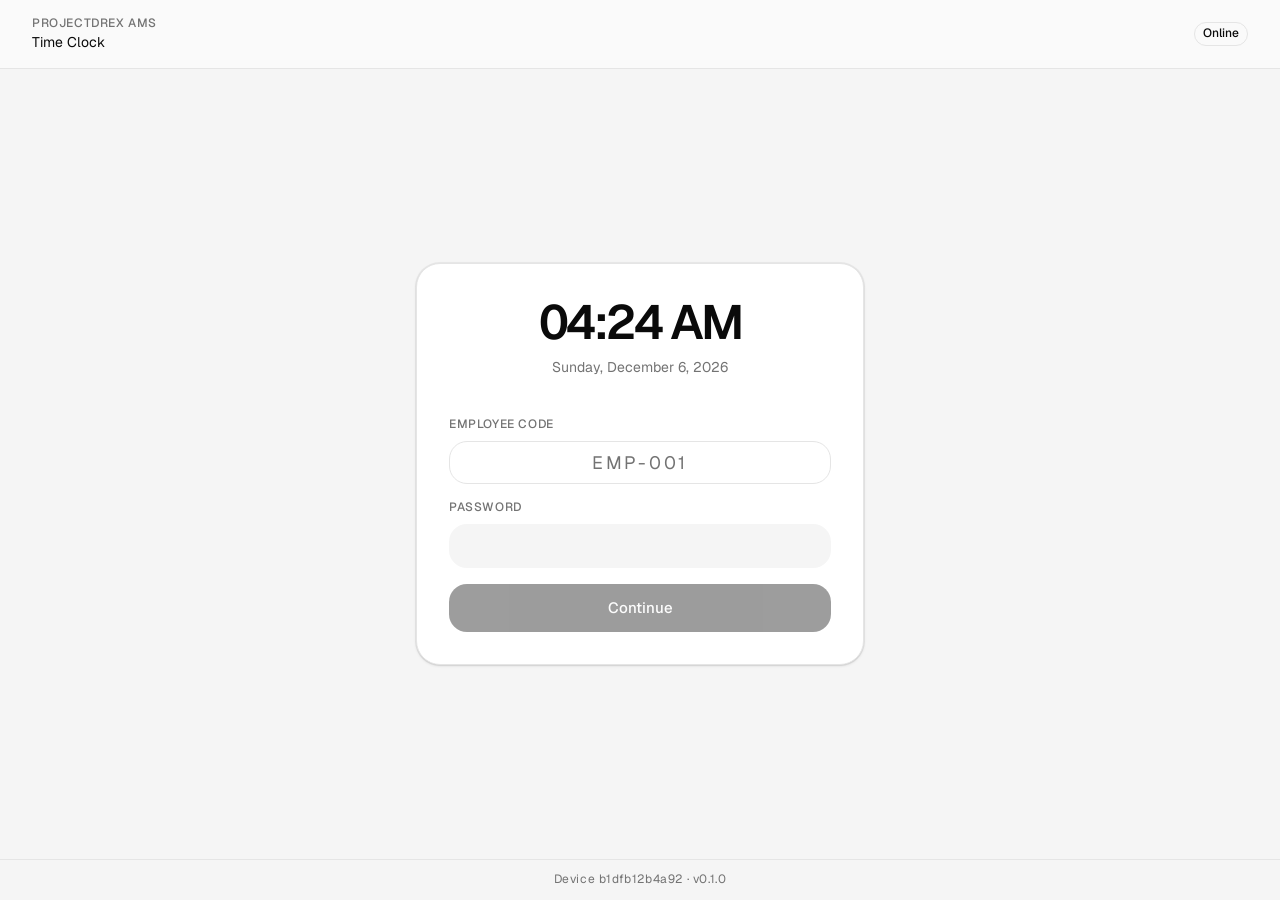
==== commit b9fb90a9: "Restyle to the Refero "Ui" monochromatic system Co-Authored-By: Claude Opus 5 <noreply@anthropic.com" ====
--- a/index.html
+++ b/index.html
@@ -8,8 +8,8 @@
       content="default-src 'self'; script-src 'self'; style-src 'self' 'unsafe-inline'; connect-src 'self' https://*.supabase.co wss://*.supabase.co; img-src 'self' data:;"
     />
     <title>ProjectDrex Time Clock</title>
-    <script type="module" crossorigin src="./assets/main-7v4XO6C_.js"></script>
-    <link rel="stylesheet" crossorigin href="./assets/main-DOm-eHFc.css">
+    <script type="module" crossorigin src="./assets/main-BJzwP4fC.js"></script>
+    <link rel="stylesheet" crossorigin href="./assets/main-B3UZcov4.css">
   </head>
   <body data-ams-mode="kiosk">
     <div id="root"></div>
--- a/assets/main-B3UZcov4.css
+++ b/assets/main-B3UZcov4.css
@@ -0,0 +1,2 @@
+/*! tailwindcss v4.3.3 | MIT License | https://tailwindcss.com */
+@layer properties{@supports (((-webkit-hyphens:none)) and (not (margin-trim:inline))) or ((-moz-orient:inline) and (not (color:rgb(from red r g b)))){*,:before,:after,::backdrop{--tw-space-y-reverse:0;--tw-border-style:solid;--tw-font-weight:initial;--tw-tracking:initial;--tw-shadow:0 0 #0000;--tw-shadow-color:initial;--tw-shadow-alpha:100%;--tw-inset-shadow:0 0 #0000;--tw-inset-shadow-color:initial;--tw-inset-shadow-alpha:100%;--tw-ring-color:initial;--tw-ring-shadow:0 0 #0000;--tw-inset-ring-color:initial;--tw-inset-ring-shadow:0 0 #0000;--tw-ring-inset:initial;--tw-ring-offset-width:0px;--tw-ring-offset-color:#fff;--tw-ring-offset-shadow:0 0 #0000;--tw-outline-style:solid}}}@font-face{font-family:Geist Variable;font-style:normal;font-display:swap;font-weight:100 900;src:url(./geist-cyrillic-ext-wght-normal-DjL33-gN.woff2)format("woff2-variations");unicode-range:U+460-52F,U+1C80-1C8A,U+20B4,U+2DE0-2DFF,U+A640-A69F,U+FE2E-FE2F}@font-face{font-family:Geist Variable;font-style:normal;font-display:swap;font-weight:100 900;src:url(./geist-cyrillic-wght-normal-BEAKL7Jp.woff2)format("woff2-variations");unicode-range:U+301,U+400-45F,U+490-491,U+4B0-4B1,U+2116}@font-face{font-family:Geist Variable;font-style:normal;font-display:swap;font-weight:100 900;src:url(./geist-vietnamese-wght-normal-6IgcOCM7.woff2)format("woff2-variations");unicode-range:U+102-103,U+110-111,U+128-129,U+168-169,U+1A0-1A1,U+1AF-1B0,U+300-301,U+303-304,U+308-309,U+323,U+329,U+1EA0-1EF9,U+20AB}@font-face{font-family:Geist Variable;font-style:normal;font-display:swap;font-weight:100 900;src:url(./geist-latin-ext-wght-normal-DC-KSUi6.woff2)format("woff2-variations");unicode-range:U+100-2BA,U+2BD-2C5,U+2C7-2CC,U+2CE-2D7,U+2DD-2FF,U+304,U+308,U+329,U+1D00-1DBF,U+1E00-1E9F,U+1EF2-1EFF,U+2020,U+20A0-20AB,U+20AD-20C0,U+2113,U+2C60-2C7F,U+A720-A7FF}@font-face{font-family:Geist Variable;font-style:normal;font-display:swap;font-weight:100 900;src:url(./geist-latin-wght-normal-BgDaEnEv.woff2)format("woff2-variations");unicode-range:U+??,U+131,U+152-153,U+2BB-2BC,U+2C6,U+2DA,U+2DC,U+304,U+308,U+329,U+2000-206F,U+20AC,U+2122,U+2191,U+2193,U+2212,U+2215,U+FEFF,U+FFFD}@layer theme{:root,:host{--font-sans:"Geist Variable", Geist, Inter, -apple-system, BlinkMacSystemFont, "Segoe UI", sans-serif;--font-mono:ui-monospace, SFMono-Regular, Menlo, Monaco, Consolas, "Liberation Mono", "Courier New", monospace;--color-black:#000;--spacing:.25rem;--container-sm:24rem;--container-md:28rem;--container-lg:32rem;--container-2xl:42rem;--text-xs:.75rem;--text-xs--line-height:calc(1 / .75);--text-sm:.875rem;--text-sm--line-height:calc(1.25 / .875);--text-base:1rem;--text-base--line-height:calc(1.5 / 1);--text-lg:1.125rem;--text-lg--line-height:calc(1.75 / 1.125);--text-2xl:1.5rem;--text-2xl--line-height:calc(2 / 1.5);--font-weight-medium:500;--font-weight-semibold:600;--font-weight-bold:700;--tracking-wide:.025em;--radius-lg:.5rem;--default-transition-duration:.15s;--default-transition-timing-function:cubic-bezier(.4, 0, .2, 1);--default-font-family:var(--font-sans);--default-mono-font-family:var(--font-mono);--color-canvas:#f5f5f5;--color-paper:#fff;--color-surface-alt:#fafafa;--color-ink:#0a0a0a;--color-ink-soft:#171717;--color-mid:#737373;--color-hairline:#e5e5e5;--color-ember:#e7000b;--radius-control:18px;--radius-card:24px;--radius-nested:10px}}@layer base{*,:after,:before,::backdrop{box-sizing:border-box;border:0 solid;margin:0;padding:0}::file-selector-button{box-sizing:border-box;border:0 solid;margin:0;padding:0}html,:host{-webkit-text-size-adjust:100%;tab-size:4;line-height:1.5;font-family:var(--default-font-family,-apple-system, BlinkMacSystemFont, "Segoe UI", Roboto, "Helvetica Neue", "Noto Sans", Arial, sans-serif, "Apple Color Emoji", "Segoe UI Emoji", "Segoe UI Symbol", "Noto Color Emoji");font-feature-settings:var(--default-font-feature-settings,normal);font-variation-settings:var(--default-font-variation-settings,normal);-webkit-tap-highlight-color:transparent}hr{height:0;color:inherit;border-top-width:1px}abbr:where([title]){-webkit-text-decoration:underline dotted;text-decoration:underline dotted}h1,h2,h3,h4,h5,h6{font-size:inherit;font-weight:inherit}a{color:inherit;-webkit-text-decoration:inherit;-webkit-text-decoration:inherit;-webkit-text-decoration:inherit;-webkit-text-decoration:inherit;text-decoration:inherit}b,strong{font-weight:bolder}code,kbd,samp,pre{font-family:var(--default-mono-font-family,ui-monospace, SFMono-Regular, Menlo, Monaco, Consolas, "Liberation Mono", "Courier New", monospace);font-feature-settings:var(--default-mono-font-feature-settings,normal);font-variation-settings:var(--default-mono-font-variation-settings,normal);font-size:1em}small{font-size:80%}sub,sup{vertical-align:baseline;font-size:75%;line-height:0;position:relative}sub{bottom:-.25em}sup{top:-.5em}table{text-indent:0;border-color:inherit;border-collapse:collapse}:-moz-focusring:where(:not(iframe)){outline:auto}progress{vertical-align:baseline}summary{display:list-item}ol,ul,menu{list-style:none}img,svg,video,canvas,audio,iframe,embed,object{vertical-align:middle;display:block}img,video{max-width:100%;height:auto}button,input,select,optgroup,textarea{font:inherit;font-feature-settings:inherit;font-variation-settings:inherit;letter-spacing:inherit;color:inherit;opacity:1;background-color:#0000;border-radius:0}::file-selector-button{font:inherit;font-feature-settings:inherit;font-variation-settings:inherit;letter-spacing:inherit;color:inherit;opacity:1;background-color:#0000;border-radius:0}:where(select:is([multiple],[size])) optgroup{font-weight:bolder}:where(select:is([multiple],[size])) optgroup option{padding-inline-start:20px}::file-selector-button{margin-inline-end:4px}::placeholder{opacity:1}@supports (not ((-webkit-appearance:-apple-pay-button))) or (contain-intrinsic-size:1px){::placeholder{color:currentColor}@supports (color:color-mix(in lab, red, red)){::placeholder{color:color-mix(in oklab, currentcolor 50%, transparent)}}}textarea{resize:vertical}::-webkit-search-decoration{-webkit-appearance:none}::-webkit-date-and-time-value{min-height:1lh;text-align:inherit}::-webkit-datetime-edit{display:inline-flex}::-webkit-datetime-edit-fields-wrapper{padding:0}::-webkit-datetime-edit{padding-block:0}::-webkit-datetime-edit-year-field{padding-block:0}::-webkit-datetime-edit-month-field{padding-block:0}::-webkit-datetime-edit-day-field{padding-block:0}::-webkit-datetime-edit-hour-field{padding-block:0}::-webkit-datetime-edit-minute-field{padding-block:0}::-webkit-datetime-edit-second-field{padding-block:0}::-webkit-datetime-edit-millisecond-field{padding-block:0}::-webkit-datetime-edit-meridiem-field{padding-block:0}::-webkit-calendar-picker-indicator{line-height:1}:-moz-ui-invalid{box-shadow:none}button,input:where([type=button],[type=reset],[type=submit]){appearance:button}::file-selector-button{appearance:button}::-webkit-inner-spin-button{height:auto}::-webkit-outer-spin-button{height:auto}[hidden]:where(:not([hidden=until-found])){display:none!important}html,body,#root{height:100%}body{background:var(--color-canvas);color:var(--color-ink);font-family:var(--font-sans);-webkit-font-smoothing:antialiased;font-feature-settings:"ss01" on, "cv11" on;-webkit-user-select:none;user-select:none;margin:0;font-size:14px;line-height:1.43}input,textarea,select{-webkit-user-select:text;user-select:text;font-family:inherit}}@layer components;@layer utilities{.visible{visibility:visible}.fixed{position:fixed}.relative{position:relative}.inset-0{inset:0}.z-50{z-index:50}.mx-auto{margin-inline:auto}.mt-0\.5{margin-top:calc(var(--spacing) * .5)}.mt-1{margin-top:var(--spacing)}.mt-1\.5{margin-top:calc(var(--spacing) * 1.5)}.mt-2{margin-top:calc(var(--spacing) * 2)}.mt-3{margin-top:calc(var(--spacing) * 3)}.mt-4{margin-top:calc(var(--spacing) * 4)}.mt-6{margin-top:calc(var(--spacing) * 6)}.mr-2{margin-right:calc(var(--spacing) * 2)}.mb-1{margin-bottom:var(--spacing)}.mb-2{margin-bottom:calc(var(--spacing) * 2)}.mb-3{margin-bottom:calc(var(--spacing) * 3)}.mb-4{margin-bottom:calc(var(--spacing) * 4)}.mb-5{margin-bottom:calc(var(--spacing) * 5)}.mb-6{margin-bottom:calc(var(--spacing) * 6)}.mb-10{margin-bottom:calc(var(--spacing) * 10)}.ml-1{margin-left:var(--spacing)}.ml-2{margin-left:calc(var(--spacing) * 2)}.ml-3{margin-left:calc(var(--spacing) * 3)}.block{display:block}.contents{display:contents}.flex{display:flex}.grid{display:grid}.inline-flex{display:inline-flex}.table{display:table}.h-9{height:calc(var(--spacing) * 9)}.h-12{height:calc(var(--spacing) * 12)}.h-16{height:calc(var(--spacing) * 16)}.h-full{height:100%}.w-16{width:calc(var(--spacing) * 16)}.w-full{width:100%}.max-w-2xl{max-width:var(--container-2xl)}.max-w-lg{max-width:var(--container-lg)}.max-w-md{max-width:var(--container-md)}.max-w-sm{max-width:var(--container-sm)}.flex-1{flex:1}.border-collapse{border-collapse:collapse}.cursor-pointer{cursor:pointer}.list-inside{list-style-position:inside}.list-disc{list-style-type:disc}.grid-cols-2{grid-template-columns:repeat(2,minmax(0,1fr))}.grid-cols-4{grid-template-columns:repeat(4,minmax(0,1fr))}.grid-cols-5{grid-template-columns:repeat(5,minmax(0,1fr))}.flex-col{flex-direction:column}.flex-wrap{flex-wrap:wrap}.items-center{align-items:center}.items-end{align-items:flex-end}.justify-between{justify-content:space-between}.justify-center{justify-content:center}.justify-end{justify-content:flex-end}.gap-1{gap:var(--spacing)}.gap-2{gap:calc(var(--spacing) * 2)}.gap-3{gap:calc(var(--spacing) * 3)}.gap-4{gap:calc(var(--spacing) * 4)}.gap-5{gap:calc(var(--spacing) * 5)}.gap-8{gap:calc(var(--spacing) * 8)}:where(.space-y-0\.5>:not(:last-child)){--tw-space-y-reverse:0;margin-block-start:calc(calc(var(--spacing) * .5) * var(--tw-space-y-reverse));margin-block-end:calc(calc(var(--spacing) * .5) * calc(1 - var(--tw-space-y-reverse)))}:where(.space-y-3>:not(:last-child)){--tw-space-y-reverse:0;margin-block-start:calc(calc(var(--spacing) * 3) * var(--tw-space-y-reverse));margin-block-end:calc(calc(var(--spacing) * 3) * calc(1 - var(--tw-space-y-reverse)))}:where(.space-y-4>:not(:last-child)){--tw-space-y-reverse:0;margin-block-start:calc(calc(var(--spacing) * 4) * var(--tw-space-y-reverse));margin-block-end:calc(calc(var(--spacing) * 4) * calc(1 - var(--tw-space-y-reverse)))}:where(.space-y-5>:not(:last-child)){--tw-space-y-reverse:0;margin-block-start:calc(calc(var(--spacing) * 5) * var(--tw-space-y-reverse));margin-block-end:calc(calc(var(--spacing) * 5) * calc(1 - var(--tw-space-y-reverse)))}.overflow-auto{overflow:auto}.overflow-hidden{overflow:hidden}.rounded{border-radius:.25rem}.rounded-\[18px\]{border-radius:18px}.rounded-full{border-radius:2147483647px}.rounded-lg{border-radius:var(--radius-lg)}.border{border-style:var(--tw-border-style);border-width:1px}.border-t{border-top-style:var(--tw-border-style);border-top-width:1px}.border-t-2{border-top-style:var(--tw-border-style);border-top-width:2px}.border-b{border-bottom-style:var(--tw-border-style);border-bottom-width:1px}.border-ember\/25{border-color:#e7000b40}@supports (color:color-mix(in lab, red, red)){.border-ember\/25{border-color:color-mix(in oklab, var(--color-ember) 25%, transparent)}}.border-ember\/30{border-color:#e7000b4d}@supports (color:color-mix(in lab, red, red)){.border-ember\/30{border-color:color-mix(in oklab, var(--color-ember) 30%, transparent)}}.border-hairline{border-color:var(--color-hairline)}.border-transparent{border-color:#0000}.bg-black\/60{background-color:#0009}@supports (color:color-mix(in lab, red, red)){.bg-black\/60{background-color:color-mix(in oklab, var(--color-black) 60%, transparent)}}.bg-canvas{background-color:var(--color-canvas)}.bg-ember\/5{background-color:#e7000b0d}@supports (color:color-mix(in lab, red, red)){.bg-ember\/5{background-color:color-mix(in oklab, var(--color-ember) 5%, transparent)}}.bg-ink{background-color:var(--color-ink)}.bg-ink-soft{background-color:var(--color-ink-soft)}.bg-paper{background-color:var(--color-paper)}.bg-surface-alt{background-color:var(--color-surface-alt)}.bg-transparent{background-color:#0000}.p-3{padding:calc(var(--spacing) * 3)}.p-4{padding:calc(var(--spacing) * 4)}.p-6{padding:calc(var(--spacing) * 6)}.p-8{padding:calc(var(--spacing) * 8)}.px-2{padding-inline:calc(var(--spacing) * 2)}.px-3{padding-inline:calc(var(--spacing) * 3)}.px-3\.5{padding-inline:calc(var(--spacing) * 3.5)}.px-4{padding-inline:calc(var(--spacing) * 4)}.px-6{padding-inline:calc(var(--spacing) * 6)}.px-8{padding-inline:calc(var(--spacing) * 8)}.py-0\.5{padding-block:calc(var(--spacing) * .5)}.py-1\.5{padding-block:calc(var(--spacing) * 1.5)}.py-2{padding-block:calc(var(--spacing) * 2)}.py-3{padding-block:calc(var(--spacing) * 3)}.py-4{padding-block:calc(var(--spacing) * 4)}.py-6{padding-block:calc(var(--spacing) * 6)}.py-10{padding-block:calc(var(--spacing) * 10)}.text-center{text-align:center}.text-left{text-align:left}.text-right{text-align:right}.font-mono{font-family:var(--font-mono)}.text-display{letter-spacing:-2.4px;font-size:48px;font-weight:600;line-height:1.1}.text-heading{letter-spacing:-.75px;font-size:30px;font-weight:600;line-height:1.2}.text-heading-sm{letter-spacing:-.6px;font-size:24px;font-weight:600;line-height:1.33}.text-caption{letter-spacing:.6px;font-size:12px;line-height:1.33}.text-2xl{font-size:var(--text-2xl);line-height:var(--tw-leading,var(--text-2xl--line-height))}.text-base{font-size:var(--text-base);line-height:var(--tw-leading,var(--text-base--line-height))}.text-lg{font-size:var(--text-lg);line-height:var(--tw-leading,var(--text-lg--line-height))}.text-sm{font-size:var(--text-sm);line-height:var(--tw-leading,var(--text-sm--line-height))}.text-xs{font-size:var(--text-xs);line-height:var(--tw-leading,var(--text-xs--line-height))}.text-\[12px\]{font-size:12px}.text-\[14px\]{font-size:14px}.text-\[15px\]{font-size:15px}.text-\[18px\]{font-size:18px}.text-\[28px\]{font-size:28px}.font-bold{--tw-font-weight:var(--font-weight-bold);font-weight:var(--font-weight-bold)}.font-medium{--tw-font-weight:var(--font-weight-medium);font-weight:var(--font-weight-medium)}.font-semibold{--tw-font-weight:var(--font-weight-semibold);font-weight:var(--font-weight-semibold)}.tracking-\[0\.15em\]{--tw-tracking:.15em;letter-spacing:.15em}.tracking-\[0\.25em\]{--tw-tracking:.25em;letter-spacing:.25em}.tracking-wide{--tw-tracking:var(--tracking-wide);letter-spacing:var(--tracking-wide)}.break-all{word-break:break-all}.whitespace-nowrap{white-space:nowrap}.text-ember{color:var(--color-ember)}.text-ink{color:var(--color-ink)}.text-ink-soft{color:var(--color-ink-soft)}.text-mid{color:var(--color-mid)}.text-paper{color:var(--color-paper)}.text-surface-alt{color:var(--color-surface-alt)}.capitalize{text-transform:capitalize}.uppercase{text-transform:uppercase}.tnum{font-variant-numeric:tabular-nums}.accent-ink{accent-color:var(--color-ink)}.shadow{--tw-shadow:0 1px 3px 0 var(--tw-shadow-color,#0000001a), 0 1px 2px -1px var(--tw-shadow-color,#0000001a);box-shadow:var(--tw-inset-shadow), var(--tw-inset-ring-shadow), var(--tw-ring-offset-shadow), var(--tw-ring-shadow), var(--tw-shadow)}.card-elevation{box-shadow:0 0 0 1px #1717170d,0 1px 3px #0000001a,0 1px 2px -1px #0000001a}.outline{outline-style:var(--tw-outline-style);outline-width:1px}.transition-colors{transition-property:color,background-color,border-color,outline-color,text-decoration-color,fill,stroke,--tw-gradient-from,--tw-gradient-via,--tw-gradient-to;transition-timing-function:var(--tw-ease,var(--default-transition-timing-function));transition-duration:var(--tw-duration,var(--default-transition-duration))}.outline-none{--tw-outline-style:none;outline-style:none}.placeholder\:text-mid::placeholder{color:var(--color-mid)}@media (hover:hover){.hover\:bg-canvas:hover{background-color:var(--color-canvas)}.hover\:bg-ember\/5:hover{background-color:#e7000b0d}@supports (color:color-mix(in lab, red, red)){.hover\:bg-ember\/5:hover{background-color:color-mix(in oklab, var(--color-ember) 5%, transparent)}}.hover\:bg-hairline:hover{background-color:var(--color-hairline)}.hover\:bg-ink-soft:hover{background-color:var(--color-ink-soft)}.hover\:bg-surface-alt:hover{background-color:var(--color-surface-alt)}.hover\:text-ink:hover{color:var(--color-ink)}.hover\:underline:hover{text-decoration-line:underline}}.focus\:border-hairline:focus{border-color:var(--color-hairline)}.focus\:bg-paper:focus{background-color:var(--color-paper)}.disabled\:cursor-not-allowed:disabled{cursor:not-allowed}.disabled\:opacity-40:disabled{opacity:.4}}@property --tw-space-y-reverse{syntax:"*";inherits:false;initial-value:0}@property --tw-border-style{syntax:"*";inherits:false;initial-value:solid}@property --tw-font-weight{syntax:"*";inherits:false}@property --tw-tracking{syntax:"*";inherits:false}@property --tw-shadow{syntax:"*";inherits:false;initial-value:0 0 #0000}@property --tw-shadow-color{syntax:"*";inherits:false}@property --tw-shadow-alpha{syntax:"<percentage>";inherits:false;initial-value:100%}@property --tw-inset-shadow{syntax:"*";inherits:false;initial-value:0 0 #0000}@property --tw-inset-shadow-color{syntax:"*";inherits:false}@property --tw-inset-shadow-alpha{syntax:"<percentage>";inherits:false;initial-value:100%}@property --tw-ring-color{syntax:"*";inherits:false}@property --tw-ring-shadow{syntax:"*";inherits:false;initial-value:0 0 #0000}@property --tw-inset-ring-color{syntax:"*";inherits:false}@property --tw-inset-ring-shadow{syntax:"*";inherits:false;initial-value:0 0 #0000}@property --tw-ring-inset{syntax:"*";inherits:false}@property --tw-ring-offset-width{syntax:"<length>";inherits:false;initial-value:0}@property --tw-ring-offset-color{syntax:"*";inherits:false;initial-value:#fff}@property --tw-ring-offset-shadow{syntax:"*";inherits:false;initial-value:0 0 #0000}@property --tw-outline-style{syntax:"*";inherits:false;initial-value:solid}
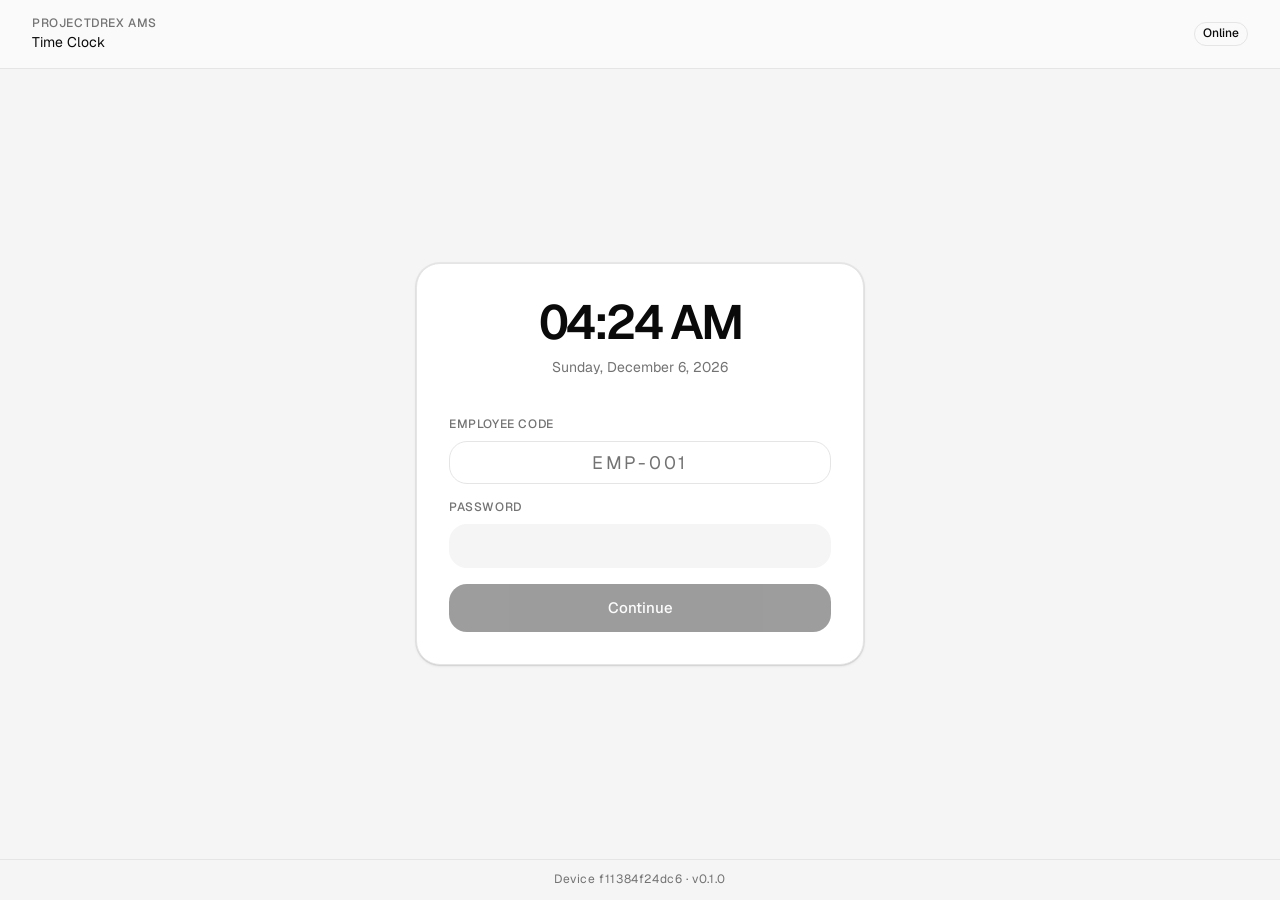
==== commit cccc72fa: "Deploy v0.1.1 Co-Authored-By: Claude Opus 5 <noreply@anthropic.com>" ====
--- a/index.html
+++ b/index.html
@@ -8,7 +8,7 @@
       content="default-src 'self'; script-src 'self'; style-src 'self' 'unsafe-inline'; connect-src 'self' https://*.supabase.co wss://*.supabase.co; img-src 'self' data:;"
     />
     <title>ProjectDrex Time Clock</title>
-    <script type="module" crossorigin src="./assets/main-BJzwP4fC.js"></script>
+    <script type="module" crossorigin src="./assets/main-CrWU2Ylz.js"></script>
     <link rel="stylesheet" crossorigin href="./assets/main-B3UZcov4.css">
   </head>
   <body data-ams-mode="kiosk">
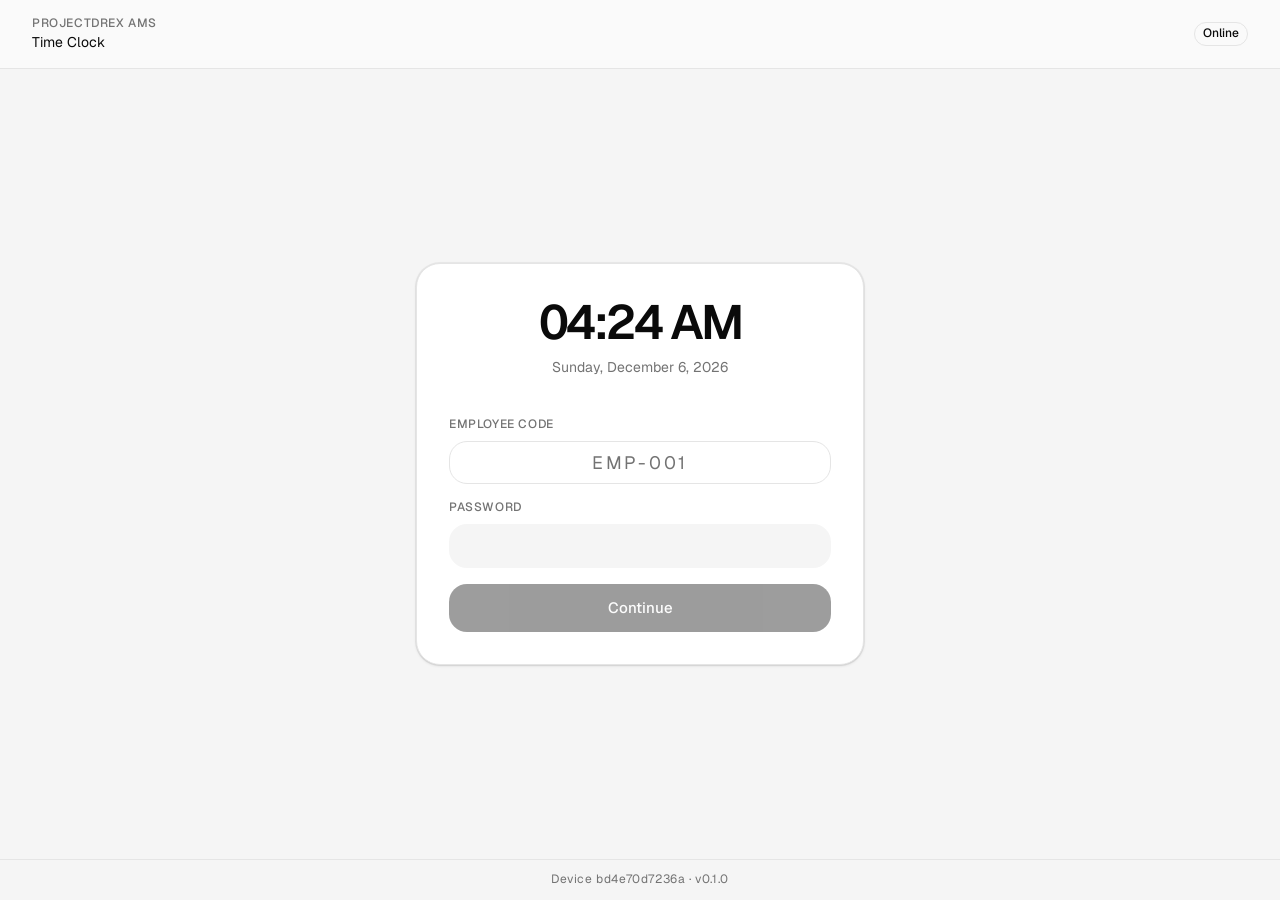
==== commit 645081d8: "Deploy editable payroll totals Co-Authored-By: Claude Opus 5 <noreply@anthropic.com>" ====
--- a/index.html
+++ b/index.html
@@ -8,8 +8,8 @@
       content="default-src 'self'; script-src 'self'; style-src 'self' 'unsafe-inline'; connect-src 'self' https://*.supabase.co wss://*.supabase.co; img-src 'self' data:;"
     />
     <title>ProjectDrex Time Clock</title>
-    <script type="module" crossorigin src="./assets/main-CrWU2Ylz.js"></script>
-    <link rel="stylesheet" crossorigin href="./assets/main-B3UZcov4.css">
+    <script type="module" crossorigin src="./assets/main-JXR2VwLS.js"></script>
+    <link rel="stylesheet" crossorigin href="./assets/main-DmrouP47.css">
   </head>
   <body data-ams-mode="kiosk">
     <div id="root"></div>
--- a/assets/main-DmrouP47.css
+++ b/assets/main-DmrouP47.css
@@ -0,0 +1,2 @@
+/*! tailwindcss v4.3.3 | MIT License | https://tailwindcss.com */
+@layer properties{@supports (((-webkit-hyphens:none)) and (not (margin-trim:inline))) or ((-moz-orient:inline) and (not (color:rgb(from red r g b)))){*,:before,:after,::backdrop{--tw-space-y-reverse:0;--tw-border-style:solid;--tw-font-weight:initial;--tw-tracking:initial;--tw-shadow:0 0 #0000;--tw-shadow-color:initial;--tw-shadow-alpha:100%;--tw-inset-shadow:0 0 #0000;--tw-inset-shadow-color:initial;--tw-inset-shadow-alpha:100%;--tw-ring-color:initial;--tw-ring-shadow:0 0 #0000;--tw-inset-ring-color:initial;--tw-inset-ring-shadow:0 0 #0000;--tw-ring-inset:initial;--tw-ring-offset-width:0px;--tw-ring-offset-color:#fff;--tw-ring-offset-shadow:0 0 #0000;--tw-outline-style:solid}}}@font-face{font-family:Geist Variable;font-style:normal;font-display:swap;font-weight:100 900;src:url(./geist-cyrillic-ext-wght-normal-DjL33-gN.woff2)format("woff2-variations");unicode-range:U+460-52F,U+1C80-1C8A,U+20B4,U+2DE0-2DFF,U+A640-A69F,U+FE2E-FE2F}@font-face{font-family:Geist Variable;font-style:normal;font-display:swap;font-weight:100 900;src:url(./geist-cyrillic-wght-normal-BEAKL7Jp.woff2)format("woff2-variations");unicode-range:U+301,U+400-45F,U+490-491,U+4B0-4B1,U+2116}@font-face{font-family:Geist Variable;font-style:normal;font-display:swap;font-weight:100 900;src:url(./geist-vietnamese-wght-normal-6IgcOCM7.woff2)format("woff2-variations");unicode-range:U+102-103,U+110-111,U+128-129,U+168-169,U+1A0-1A1,U+1AF-1B0,U+300-301,U+303-304,U+308-309,U+323,U+329,U+1EA0-1EF9,U+20AB}@font-face{font-family:Geist Variable;font-style:normal;font-display:swap;font-weight:100 900;src:url(./geist-latin-ext-wght-normal-DC-KSUi6.woff2)format("woff2-variations");unicode-range:U+100-2BA,U+2BD-2C5,U+2C7-2CC,U+2CE-2D7,U+2DD-2FF,U+304,U+308,U+329,U+1D00-1DBF,U+1E00-1E9F,U+1EF2-1EFF,U+2020,U+20A0-20AB,U+20AD-20C0,U+2113,U+2C60-2C7F,U+A720-A7FF}@font-face{font-family:Geist Variable;font-style:normal;font-display:swap;font-weight:100 900;src:url(./geist-latin-wght-normal-BgDaEnEv.woff2)format("woff2-variations");unicode-range:U+??,U+131,U+152-153,U+2BB-2BC,U+2C6,U+2DA,U+2DC,U+304,U+308,U+329,U+2000-206F,U+20AC,U+2122,U+2191,U+2193,U+2212,U+2215,U+FEFF,U+FFFD}@layer theme{:root,:host{--font-sans:"Geist Variable", Geist, Inter, -apple-system, BlinkMacSystemFont, "Segoe UI", sans-serif;--font-mono:ui-monospace, SFMono-Regular, Menlo, Monaco, Consolas, "Liberation Mono", "Courier New", monospace;--color-black:#000;--spacing:.25rem;--container-sm:24rem;--container-md:28rem;--container-lg:32rem;--container-2xl:42rem;--text-xs:.75rem;--text-xs--line-height:calc(1 / .75);--text-sm:.875rem;--text-sm--line-height:calc(1.25 / .875);--text-base:1rem;--text-base--line-height:calc(1.5 / 1);--text-lg:1.125rem;--text-lg--line-height:calc(1.75 / 1.125);--text-2xl:1.5rem;--text-2xl--line-height:calc(2 / 1.5);--font-weight-normal:400;--font-weight-medium:500;--font-weight-semibold:600;--font-weight-bold:700;--tracking-wide:.025em;--radius-lg:.5rem;--default-transition-duration:.15s;--default-transition-timing-function:cubic-bezier(.4, 0, .2, 1);--default-font-family:var(--font-sans);--default-mono-font-family:var(--font-mono);--color-canvas:#f5f5f5;--color-paper:#fff;--color-surface-alt:#fafafa;--color-ink:#0a0a0a;--color-ink-soft:#171717;--color-mid:#737373;--color-hairline:#e5e5e5;--color-ember:#e7000b;--radius-control:18px;--radius-card:24px;--radius-nested:10px}}@layer base{*,:after,:before,::backdrop{box-sizing:border-box;border:0 solid;margin:0;padding:0}::file-selector-button{box-sizing:border-box;border:0 solid;margin:0;padding:0}html,:host{-webkit-text-size-adjust:100%;tab-size:4;line-height:1.5;font-family:var(--default-font-family,-apple-system, BlinkMacSystemFont, "Segoe UI", Roboto, "Helvetica Neue", "Noto Sans", Arial, sans-serif, "Apple Color Emoji", "Segoe UI Emoji", "Segoe UI Symbol", "Noto Color Emoji");font-feature-settings:var(--default-font-feature-settings,normal);font-variation-settings:var(--default-font-variation-settings,normal);-webkit-tap-highlight-color:transparent}hr{height:0;color:inherit;border-top-width:1px}abbr:where([title]){-webkit-text-decoration:underline dotted;text-decoration:underline dotted}h1,h2,h3,h4,h5,h6{font-size:inherit;font-weight:inherit}a{color:inherit;-webkit-text-decoration:inherit;-webkit-text-decoration:inherit;-webkit-text-decoration:inherit;-webkit-text-decoration:inherit;text-decoration:inherit}b,strong{font-weight:bolder}code,kbd,samp,pre{font-family:var(--default-mono-font-family,ui-monospace, SFMono-Regular, Menlo, Monaco, Consolas, "Liberation Mono", "Courier New", monospace);font-feature-settings:var(--default-mono-font-feature-settings,normal);font-variation-settings:var(--default-mono-font-variation-settings,normal);font-size:1em}small{font-size:80%}sub,sup{vertical-align:baseline;font-size:75%;line-height:0;position:relative}sub{bottom:-.25em}sup{top:-.5em}table{text-indent:0;border-color:inherit;border-collapse:collapse}:-moz-focusring:where(:not(iframe)){outline:auto}progress{vertical-align:baseline}summary{display:list-item}ol,ul,menu{list-style:none}img,svg,video,canvas,audio,iframe,embed,object{vertical-align:middle;display:block}img,video{max-width:100%;height:auto}button,input,select,optgroup,textarea{font:inherit;font-feature-settings:inherit;font-variation-settings:inherit;letter-spacing:inherit;color:inherit;opacity:1;background-color:#0000;border-radius:0}::file-selector-button{font:inherit;font-feature-settings:inherit;font-variation-settings:inherit;letter-spacing:inherit;color:inherit;opacity:1;background-color:#0000;border-radius:0}:where(select:is([multiple],[size])) optgroup{font-weight:bolder}:where(select:is([multiple],[size])) optgroup option{padding-inline-start:20px}::file-selector-button{margin-inline-end:4px}::placeholder{opacity:1}@supports (not ((-webkit-appearance:-apple-pay-button))) or (contain-intrinsic-size:1px){::placeholder{color:currentColor}@supports (color:color-mix(in lab, red, red)){::placeholder{color:color-mix(in oklab, currentcolor 50%, transparent)}}}textarea{resize:vertical}::-webkit-search-decoration{-webkit-appearance:none}::-webkit-date-and-time-value{min-height:1lh;text-align:inherit}::-webkit-datetime-edit{display:inline-flex}::-webkit-datetime-edit-fields-wrapper{padding:0}::-webkit-datetime-edit{padding-block:0}::-webkit-datetime-edit-year-field{padding-block:0}::-webkit-datetime-edit-month-field{padding-block:0}::-webkit-datetime-edit-day-field{padding-block:0}::-webkit-datetime-edit-hour-field{padding-block:0}::-webkit-datetime-edit-minute-field{padding-block:0}::-webkit-datetime-edit-second-field{padding-block:0}::-webkit-datetime-edit-millisecond-field{padding-block:0}::-webkit-datetime-edit-meridiem-field{padding-block:0}::-webkit-calendar-picker-indicator{line-height:1}:-moz-ui-invalid{box-shadow:none}button,input:where([type=button],[type=reset],[type=submit]){appearance:button}::file-selector-button{appearance:button}::-webkit-inner-spin-button{height:auto}::-webkit-outer-spin-button{height:auto}[hidden]:where(:not([hidden=until-found])){display:none!important}html,body,#root{height:100%}body{background:var(--color-canvas);color:var(--color-ink);font-family:var(--font-sans);-webkit-font-smoothing:antialiased;font-feature-settings:"ss01" on, "cv11" on;-webkit-user-select:none;user-select:none;margin:0;font-size:14px;line-height:1.43}input,textarea,select{-webkit-user-select:text;user-select:text;font-family:inherit}}@layer components;@layer utilities{.visible{visibility:visible}.fixed{position:fixed}.relative{position:relative}.inset-0{inset:0}.z-50{z-index:50}.mx-auto{margin-inline:auto}.mt-0\.5{margin-top:calc(var(--spacing) * .5)}.mt-1{margin-top:var(--spacing)}.mt-1\.5{margin-top:calc(var(--spacing) * 1.5)}.mt-2{margin-top:calc(var(--spacing) * 2)}.mt-3{margin-top:calc(var(--spacing) * 3)}.mt-4{margin-top:calc(var(--spacing) * 4)}.mt-6{margin-top:calc(var(--spacing) * 6)}.mr-2{margin-right:calc(var(--spacing) * 2)}.mb-1{margin-bottom:var(--spacing)}.mb-2{margin-bottom:calc(var(--spacing) * 2)}.mb-3{margin-bottom:calc(var(--spacing) * 3)}.mb-4{margin-bottom:calc(var(--spacing) * 4)}.mb-5{margin-bottom:calc(var(--spacing) * 5)}.mb-6{margin-bottom:calc(var(--spacing) * 6)}.mb-10{margin-bottom:calc(var(--spacing) * 10)}.ml-1{margin-left:var(--spacing)}.ml-2{margin-left:calc(var(--spacing) * 2)}.ml-3{margin-left:calc(var(--spacing) * 3)}.block{display:block}.contents{display:contents}.flex{display:flex}.grid{display:grid}.inline-flex{display:inline-flex}.table{display:table}.h-9{height:calc(var(--spacing) * 9)}.h-12{height:calc(var(--spacing) * 12)}.h-16{height:calc(var(--spacing) * 16)}.h-full{height:100%}.w-16{width:calc(var(--spacing) * 16)}.w-full{width:100%}.max-w-2xl{max-width:var(--container-2xl)}.max-w-lg{max-width:var(--container-lg)}.max-w-md{max-width:var(--container-md)}.max-w-sm{max-width:var(--container-sm)}.flex-1{flex:1}.shrink-0{flex-shrink:0}.border-collapse{border-collapse:collapse}.cursor-pointer{cursor:pointer}.list-inside{list-style-position:inside}.list-disc{list-style-type:disc}.grid-cols-2{grid-template-columns:repeat(2,minmax(0,1fr))}.grid-cols-4{grid-template-columns:repeat(4,minmax(0,1fr))}.grid-cols-5{grid-template-columns:repeat(5,minmax(0,1fr))}.grid-cols-\[220px_1fr\]{grid-template-columns:220px 1fr}.flex-col{flex-direction:column}.flex-wrap{flex-wrap:wrap}.items-center{align-items:center}.items-end{align-items:flex-end}.items-start{align-items:flex-start}.justify-between{justify-content:space-between}.justify-center{justify-content:center}.justify-end{justify-content:flex-end}.gap-1{gap:var(--spacing)}.gap-2{gap:calc(var(--spacing) * 2)}.gap-3{gap:calc(var(--spacing) * 3)}.gap-4{gap:calc(var(--spacing) * 4)}.gap-5{gap:calc(var(--spacing) * 5)}.gap-8{gap:calc(var(--spacing) * 8)}:where(.space-y-0\.5>:not(:last-child)){--tw-space-y-reverse:0;margin-block-start:calc(calc(var(--spacing) * .5) * var(--tw-space-y-reverse));margin-block-end:calc(calc(var(--spacing) * .5) * calc(1 - var(--tw-space-y-reverse)))}:where(.space-y-3>:not(:last-child)){--tw-space-y-reverse:0;margin-block-start:calc(calc(var(--spacing) * 3) * var(--tw-space-y-reverse));margin-block-end:calc(calc(var(--spacing) * 3) * calc(1 - var(--tw-space-y-reverse)))}:where(.space-y-4>:not(:last-child)){--tw-space-y-reverse:0;margin-block-start:calc(calc(var(--spacing) * 4) * var(--tw-space-y-reverse));margin-block-end:calc(calc(var(--spacing) * 4) * calc(1 - var(--tw-space-y-reverse)))}:where(.space-y-5>:not(:last-child)){--tw-space-y-reverse:0;margin-block-start:calc(calc(var(--spacing) * 5) * var(--tw-space-y-reverse));margin-block-end:calc(calc(var(--spacing) * 5) * calc(1 - var(--tw-space-y-reverse)))}.overflow-auto{overflow:auto}.overflow-hidden{overflow:hidden}.rounded{border-radius:.25rem}.rounded-\[18px\]{border-radius:18px}.rounded-full{border-radius:2147483647px}.rounded-lg{border-radius:var(--radius-lg)}.border{border-style:var(--tw-border-style);border-width:1px}.border-t{border-top-style:var(--tw-border-style);border-top-width:1px}.border-t-2{border-top-style:var(--tw-border-style);border-top-width:2px}.border-b{border-bottom-style:var(--tw-border-style);border-bottom-width:1px}.border-ember\/25{border-color:#e7000b40}@supports (color:color-mix(in lab, red, red)){.border-ember\/25{border-color:color-mix(in oklab, var(--color-ember) 25%, transparent)}}.border-ember\/30{border-color:#e7000b4d}@supports (color:color-mix(in lab, red, red)){.border-ember\/30{border-color:color-mix(in oklab, var(--color-ember) 30%, transparent)}}.border-hairline{border-color:var(--color-hairline)}.border-transparent{border-color:#0000}.bg-black\/60{background-color:#0009}@supports (color:color-mix(in lab, red, red)){.bg-black\/60{background-color:color-mix(in oklab, var(--color-black) 60%, transparent)}}.bg-canvas{background-color:var(--color-canvas)}.bg-ember\/5{background-color:#e7000b0d}@supports (color:color-mix(in lab, red, red)){.bg-ember\/5{background-color:color-mix(in oklab, var(--color-ember) 5%, transparent)}}.bg-ink{background-color:var(--color-ink)}.bg-ink-soft{background-color:var(--color-ink-soft)}.bg-paper{background-color:var(--color-paper)}.bg-surface-alt{background-color:var(--color-surface-alt)}.bg-transparent{background-color:#0000}.p-3{padding:calc(var(--spacing) * 3)}.p-4{padding:calc(var(--spacing) * 4)}.p-6{padding:calc(var(--spacing) * 6)}.p-8{padding:calc(var(--spacing) * 8)}.px-2{padding-inline:calc(var(--spacing) * 2)}.px-3{padding-inline:calc(var(--spacing) * 3)}.px-3\.5{padding-inline:calc(var(--spacing) * 3.5)}.px-4{padding-inline:calc(var(--spacing) * 4)}.px-6{padding-inline:calc(var(--spacing) * 6)}.px-8{padding-inline:calc(var(--spacing) * 8)}.py-0\.5{padding-block:calc(var(--spacing) * .5)}.py-1\.5{padding-block:calc(var(--spacing) * 1.5)}.py-2{padding-block:calc(var(--spacing) * 2)}.py-3{padding-block:calc(var(--spacing) * 3)}.py-4{padding-block:calc(var(--spacing) * 4)}.py-6{padding-block:calc(var(--spacing) * 6)}.py-10{padding-block:calc(var(--spacing) * 10)}.text-center{text-align:center}.text-left{text-align:left}.text-right{text-align:right}.font-mono{font-family:var(--font-mono)}.text-display{letter-spacing:-2.4px;font-size:48px;font-weight:600;line-height:1.1}.text-heading{letter-spacing:-.75px;font-size:30px;font-weight:600;line-height:1.2}.text-heading-sm{letter-spacing:-.6px;font-size:24px;font-weight:600;line-height:1.33}.text-caption{letter-spacing:.6px;font-size:12px;line-height:1.33}.text-2xl{font-size:var(--text-2xl);line-height:var(--tw-leading,var(--text-2xl--line-height))}.text-base{font-size:var(--text-base);line-height:var(--tw-leading,var(--text-base--line-height))}.text-lg{font-size:var(--text-lg);line-height:var(--tw-leading,var(--text-lg--line-height))}.text-sm{font-size:var(--text-sm);line-height:var(--tw-leading,var(--text-sm--line-height))}.text-xs{font-size:var(--text-xs);line-height:var(--tw-leading,var(--text-xs--line-height))}.text-\[12px\]{font-size:12px}.text-\[14px\]{font-size:14px}.text-\[15px\]{font-size:15px}.text-\[18px\]{font-size:18px}.text-\[28px\]{font-size:28px}.font-bold{--tw-font-weight:var(--font-weight-bold);font-weight:var(--font-weight-bold)}.font-medium{--tw-font-weight:var(--font-weight-medium);font-weight:var(--font-weight-medium)}.font-normal{--tw-font-weight:var(--font-weight-normal);font-weight:var(--font-weight-normal)}.font-semibold{--tw-font-weight:var(--font-weight-semibold);font-weight:var(--font-weight-semibold)}.tracking-\[0\.15em\]{--tw-tracking:.15em;letter-spacing:.15em}.tracking-\[0\.25em\]{--tw-tracking:.25em;letter-spacing:.25em}.tracking-wide{--tw-tracking:var(--tracking-wide);letter-spacing:var(--tracking-wide)}.break-all{word-break:break-all}.whitespace-nowrap{white-space:nowrap}.text-ember{color:var(--color-ember)}.text-ink{color:var(--color-ink)}.text-ink-soft{color:var(--color-ink-soft)}.text-mid{color:var(--color-mid)}.text-paper{color:var(--color-paper)}.text-surface-alt{color:var(--color-surface-alt)}.capitalize{text-transform:capitalize}.uppercase{text-transform:uppercase}.tnum{font-variant-numeric:tabular-nums}.accent-ink{accent-color:var(--color-ink)}.shadow{--tw-shadow:0 1px 3px 0 var(--tw-shadow-color,#0000001a), 0 1px 2px -1px var(--tw-shadow-color,#0000001a);box-shadow:var(--tw-inset-shadow), var(--tw-inset-ring-shadow), var(--tw-ring-offset-shadow), var(--tw-ring-shadow), var(--tw-shadow)}.card-elevation{box-shadow:0 0 0 1px #1717170d,0 1px 3px #0000001a,0 1px 2px -1px #0000001a}.outline{outline-style:var(--tw-outline-style);outline-width:1px}.transition-colors{transition-property:color,background-color,border-color,outline-color,text-decoration-color,fill,stroke,--tw-gradient-from,--tw-gradient-via,--tw-gradient-to;transition-timing-function:var(--tw-ease,var(--default-transition-timing-function));transition-duration:var(--tw-duration,var(--default-transition-duration))}.outline-none{--tw-outline-style:none;outline-style:none}.placeholder\:text-mid::placeholder{color:var(--color-mid)}@media (hover:hover){.hover\:bg-canvas:hover{background-color:var(--color-canvas)}.hover\:bg-ember\/5:hover{background-color:#e7000b0d}@supports (color:color-mix(in lab, red, red)){.hover\:bg-ember\/5:hover{background-color:color-mix(in oklab, var(--color-ember) 5%, transparent)}}.hover\:bg-hairline:hover{background-color:var(--color-hairline)}.hover\:bg-ink-soft:hover{background-color:var(--color-ink-soft)}.hover\:bg-surface-alt:hover{background-color:var(--color-surface-alt)}.hover\:text-ink:hover{color:var(--color-ink)}.hover\:underline:hover{text-decoration-line:underline}}.focus\:border-hairline:focus{border-color:var(--color-hairline)}.focus\:bg-paper:focus{background-color:var(--color-paper)}.disabled\:cursor-not-allowed:disabled{cursor:not-allowed}.disabled\:opacity-40:disabled{opacity:.4}}@property --tw-space-y-reverse{syntax:"*";inherits:false;initial-value:0}@property --tw-border-style{syntax:"*";inherits:false;initial-value:solid}@property --tw-font-weight{syntax:"*";inherits:false}@property --tw-tracking{syntax:"*";inherits:false}@property --tw-shadow{syntax:"*";inherits:false;initial-value:0 0 #0000}@property --tw-shadow-color{syntax:"*";inherits:false}@property --tw-shadow-alpha{syntax:"<percentage>";inherits:false;initial-value:100%}@property --tw-inset-shadow{syntax:"*";inherits:false;initial-value:0 0 #0000}@property --tw-inset-shadow-color{syntax:"*";inherits:false}@property --tw-inset-shadow-alpha{syntax:"<percentage>";inherits:false;initial-value:100%}@property --tw-ring-color{syntax:"*";inherits:false}@property --tw-ring-shadow{syntax:"*";inherits:false;initial-value:0 0 #0000}@property --tw-inset-ring-color{syntax:"*";inherits:false}@property --tw-inset-ring-shadow{syntax:"*";inherits:false;initial-value:0 0 #0000}@property --tw-ring-inset{syntax:"*";inherits:false}@property --tw-ring-offset-width{syntax:"<length>";inherits:false;initial-value:0}@property --tw-ring-offset-color{syntax:"*";inherits:false;initial-value:#fff}@property --tw-ring-offset-shadow{syntax:"*";inherits:false;initial-value:0 0 #0000}@property --tw-outline-style{syntax:"*";inherits:false;initial-value:solid}
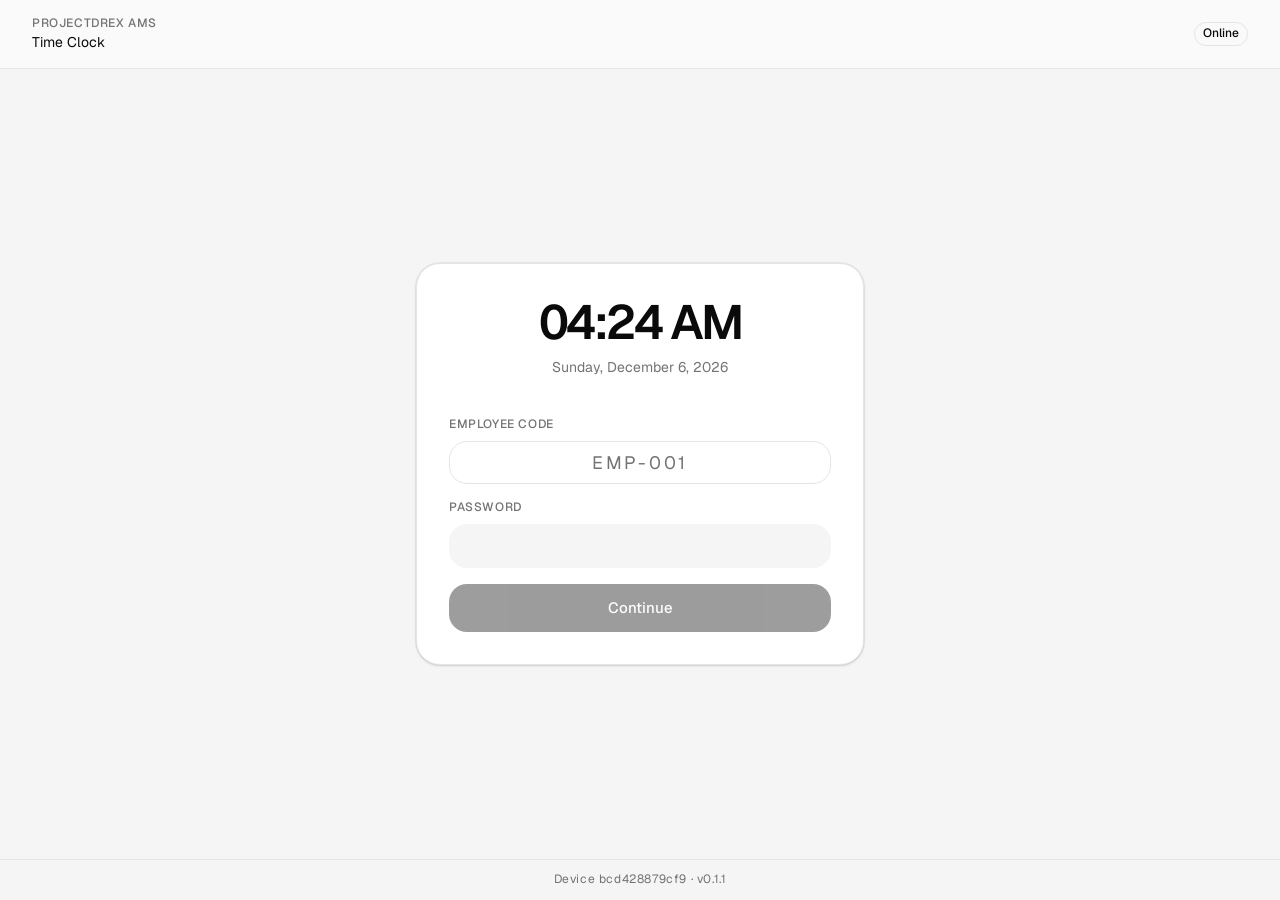
==== commit d8732dde: "Deploy: stop losing offline punches, touch keyboard fixes Co-Authored-By: Claude Opus 5 <noreply@ant" ====
--- a/index.html
+++ b/index.html
@@ -8,8 +8,8 @@
       content="default-src 'self'; script-src 'self'; style-src 'self' 'unsafe-inline'; connect-src 'self' https://*.supabase.co wss://*.supabase.co; img-src 'self' data:;"
     />
     <title>ProjectDrex Time Clock</title>
-    <script type="module" crossorigin src="./assets/main-JXR2VwLS.js"></script>
-    <link rel="stylesheet" crossorigin href="./assets/main-DmrouP47.css">
+    <script type="module" crossorigin src="./assets/main-B_xD8pHh.js"></script>
+    <link rel="stylesheet" crossorigin href="./assets/main-UZMSL2xS.css">
   </head>
   <body data-ams-mode="kiosk">
     <div id="root"></div>
--- a/assets/main-UZMSL2xS.css
+++ b/assets/main-UZMSL2xS.css
@@ -0,0 +1,2 @@
+/*! tailwindcss v4.3.3 | MIT License | https://tailwindcss.com */
+@layer properties{@supports (((-webkit-hyphens:none)) and (not (margin-trim:inline))) or ((-moz-orient:inline) and (not (color:rgb(from red r g b)))){*,:before,:after,::backdrop{--tw-space-y-reverse:0;--tw-border-style:solid;--tw-font-weight:initial;--tw-tracking:initial;--tw-shadow:0 0 #0000;--tw-shadow-color:initial;--tw-shadow-alpha:100%;--tw-inset-shadow:0 0 #0000;--tw-inset-shadow-color:initial;--tw-inset-shadow-alpha:100%;--tw-ring-color:initial;--tw-ring-shadow:0 0 #0000;--tw-inset-ring-color:initial;--tw-inset-ring-shadow:0 0 #0000;--tw-ring-inset:initial;--tw-ring-offset-width:0px;--tw-ring-offset-color:#fff;--tw-ring-offset-shadow:0 0 #0000;--tw-outline-style:solid}}}@font-face{font-family:Geist Variable;font-style:normal;font-display:swap;font-weight:100 900;src:url(./geist-cyrillic-ext-wght-normal-DjL33-gN.woff2)format("woff2-variations");unicode-range:U+460-52F,U+1C80-1C8A,U+20B4,U+2DE0-2DFF,U+A640-A69F,U+FE2E-FE2F}@font-face{font-family:Geist Variable;font-style:normal;font-display:swap;font-weight:100 900;src:url(./geist-cyrillic-wght-normal-BEAKL7Jp.woff2)format("woff2-variations");unicode-range:U+301,U+400-45F,U+490-491,U+4B0-4B1,U+2116}@font-face{font-family:Geist Variable;font-style:normal;font-display:swap;font-weight:100 900;src:url(./geist-vietnamese-wght-normal-6IgcOCM7.woff2)format("woff2-variations");unicode-range:U+102-103,U+110-111,U+128-129,U+168-169,U+1A0-1A1,U+1AF-1B0,U+300-301,U+303-304,U+308-309,U+323,U+329,U+1EA0-1EF9,U+20AB}@font-face{font-family:Geist Variable;font-style:normal;font-display:swap;font-weight:100 900;src:url(./geist-latin-ext-wght-normal-DC-KSUi6.woff2)format("woff2-variations");unicode-range:U+100-2BA,U+2BD-2C5,U+2C7-2CC,U+2CE-2D7,U+2DD-2FF,U+304,U+308,U+329,U+1D00-1DBF,U+1E00-1E9F,U+1EF2-1EFF,U+2020,U+20A0-20AB,U+20AD-20C0,U+2113,U+2C60-2C7F,U+A720-A7FF}@font-face{font-family:Geist Variable;font-style:normal;font-display:swap;font-weight:100 900;src:url(./geist-latin-wght-normal-BgDaEnEv.woff2)format("woff2-variations");unicode-range:U+??,U+131,U+152-153,U+2BB-2BC,U+2C6,U+2DA,U+2DC,U+304,U+308,U+329,U+2000-206F,U+20AC,U+2122,U+2191,U+2193,U+2212,U+2215,U+FEFF,U+FFFD}@layer theme{:root,:host{--font-sans:"Geist Variable", Geist, Inter, -apple-system, BlinkMacSystemFont, "Segoe UI", sans-serif;--font-mono:ui-monospace, SFMono-Regular, Menlo, Monaco, Consolas, "Liberation Mono", "Courier New", monospace;--color-black:#000;--spacing:.25rem;--container-sm:24rem;--container-md:28rem;--container-lg:32rem;--container-2xl:42rem;--text-xs:.75rem;--text-xs--line-height:calc(1 / .75);--text-sm:.875rem;--text-sm--line-height:calc(1.25 / .875);--text-base:1rem;--text-base--line-height:calc(1.5 / 1);--text-lg:1.125rem;--text-lg--line-height:calc(1.75 / 1.125);--text-2xl:1.5rem;--text-2xl--line-height:calc(2 / 1.5);--font-weight-normal:400;--font-weight-medium:500;--font-weight-semibold:600;--font-weight-bold:700;--tracking-wide:.025em;--radius-lg:.5rem;--default-transition-duration:.15s;--default-transition-timing-function:cubic-bezier(.4, 0, .2, 1);--default-font-family:var(--font-sans);--default-mono-font-family:var(--font-mono);--color-canvas:#f5f5f5;--color-paper:#fff;--color-surface-alt:#fafafa;--color-ink:#0a0a0a;--color-ink-soft:#171717;--color-mid:#737373;--color-hairline:#e5e5e5;--color-ember:#e7000b;--radius-control:18px;--radius-card:24px;--radius-nested:10px}}@layer base{*,:after,:before,::backdrop{box-sizing:border-box;border:0 solid;margin:0;padding:0}::file-selector-button{box-sizing:border-box;border:0 solid;margin:0;padding:0}html,:host{-webkit-text-size-adjust:100%;tab-size:4;line-height:1.5;font-family:var(--default-font-family,-apple-system, BlinkMacSystemFont, "Segoe UI", Roboto, "Helvetica Neue", "Noto Sans", Arial, sans-serif, "Apple Color Emoji", "Segoe UI Emoji", "Segoe UI Symbol", "Noto Color Emoji");font-feature-settings:var(--default-font-feature-settings,normal);font-variation-settings:var(--default-font-variation-settings,normal);-webkit-tap-highlight-color:transparent}hr{height:0;color:inherit;border-top-width:1px}abbr:where([title]){-webkit-text-decoration:underline dotted;text-decoration:underline dotted}h1,h2,h3,h4,h5,h6{font-size:inherit;font-weight:inherit}a{color:inherit;-webkit-text-decoration:inherit;-webkit-text-decoration:inherit;-webkit-text-decoration:inherit;-webkit-text-decoration:inherit;text-decoration:inherit}b,strong{font-weight:bolder}code,kbd,samp,pre{font-family:var(--default-mono-font-family,ui-monospace, SFMono-Regular, Menlo, Monaco, Consolas, "Liberation Mono", "Courier New", monospace);font-feature-settings:var(--default-mono-font-feature-settings,normal);font-variation-settings:var(--default-mono-font-variation-settings,normal);font-size:1em}small{font-size:80%}sub,sup{vertical-align:baseline;font-size:75%;line-height:0;position:relative}sub{bottom:-.25em}sup{top:-.5em}table{text-indent:0;border-color:inherit;border-collapse:collapse}:-moz-focusring:where(:not(iframe)){outline:auto}progress{vertical-align:baseline}summary{display:list-item}ol,ul,menu{list-style:none}img,svg,video,canvas,audio,iframe,embed,object{vertical-align:middle;display:block}img,video{max-width:100%;height:auto}button,input,select,optgroup,textarea{font:inherit;font-feature-settings:inherit;font-variation-settings:inherit;letter-spacing:inherit;color:inherit;opacity:1;background-color:#0000;border-radius:0}::file-selector-button{font:inherit;font-feature-settings:inherit;font-variation-settings:inherit;letter-spacing:inherit;color:inherit;opacity:1;background-color:#0000;border-radius:0}:where(select:is([multiple],[size])) optgroup{font-weight:bolder}:where(select:is([multiple],[size])) optgroup option{padding-inline-start:20px}::file-selector-button{margin-inline-end:4px}::placeholder{opacity:1}@supports (not ((-webkit-appearance:-apple-pay-button))) or (contain-intrinsic-size:1px){::placeholder{color:currentColor}@supports (color:color-mix(in lab, red, red)){::placeholder{color:color-mix(in oklab, currentcolor 50%, transparent)}}}textarea{resize:vertical}::-webkit-search-decoration{-webkit-appearance:none}::-webkit-date-and-time-value{min-height:1lh;text-align:inherit}::-webkit-datetime-edit{display:inline-flex}::-webkit-datetime-edit-fields-wrapper{padding:0}::-webkit-datetime-edit{padding-block:0}::-webkit-datetime-edit-year-field{padding-block:0}::-webkit-datetime-edit-month-field{padding-block:0}::-webkit-datetime-edit-day-field{padding-block:0}::-webkit-datetime-edit-hour-field{padding-block:0}::-webkit-datetime-edit-minute-field{padding-block:0}::-webkit-datetime-edit-second-field{padding-block:0}::-webkit-datetime-edit-millisecond-field{padding-block:0}::-webkit-datetime-edit-meridiem-field{padding-block:0}::-webkit-calendar-picker-indicator{line-height:1}:-moz-ui-invalid{box-shadow:none}button,input:where([type=button],[type=reset],[type=submit]){appearance:button}::file-selector-button{appearance:button}::-webkit-inner-spin-button{height:auto}::-webkit-outer-spin-button{height:auto}[hidden]:where(:not([hidden=until-found])){display:none!important}html,body,#root{height:100%}body{background:var(--color-canvas);color:var(--color-ink);font-family:var(--font-sans);-webkit-font-smoothing:antialiased;font-feature-settings:"ss01" on, "cv11" on;-webkit-user-select:none;user-select:none;margin:0;font-size:14px;line-height:1.43}input,textarea,select{-webkit-user-select:text;user-select:text;font-family:inherit}}@layer components;@layer utilities{.invisible{visibility:hidden}.visible{visibility:visible}.fixed{position:fixed}.relative{position:relative}.static{position:static}.inset-0{inset:0}.z-50{z-index:50}.mx-auto{margin-inline:auto}.mt-0\.5{margin-top:calc(var(--spacing) * .5)}.mt-1{margin-top:var(--spacing)}.mt-1\.5{margin-top:calc(var(--spacing) * 1.5)}.mt-2{margin-top:calc(var(--spacing) * 2)}.mt-3{margin-top:calc(var(--spacing) * 3)}.mt-4{margin-top:calc(var(--spacing) * 4)}.mt-6{margin-top:calc(var(--spacing) * 6)}.mr-2{margin-right:calc(var(--spacing) * 2)}.mb-1{margin-bottom:var(--spacing)}.mb-2{margin-bottom:calc(var(--spacing) * 2)}.mb-3{margin-bottom:calc(var(--spacing) * 3)}.mb-4{margin-bottom:calc(var(--spacing) * 4)}.mb-5{margin-bottom:calc(var(--spacing) * 5)}.mb-6{margin-bottom:calc(var(--spacing) * 6)}.mb-10{margin-bottom:calc(var(--spacing) * 10)}.ml-1{margin-left:var(--spacing)}.ml-2{margin-left:calc(var(--spacing) * 2)}.ml-3{margin-left:calc(var(--spacing) * 3)}.block{display:block}.contents{display:contents}.flex{display:flex}.grid{display:grid}.hidden{display:none}.inline-flex{display:inline-flex}.table{display:table}.h-9{height:calc(var(--spacing) * 9)}.h-12{height:calc(var(--spacing) * 12)}.h-16{height:calc(var(--spacing) * 16)}.h-full{height:100%}.w-16{width:calc(var(--spacing) * 16)}.w-full{width:100%}.max-w-2xl{max-width:var(--container-2xl)}.max-w-lg{max-width:var(--container-lg)}.max-w-md{max-width:var(--container-md)}.max-w-sm{max-width:var(--container-sm)}.flex-1{flex:1}.shrink-0{flex-shrink:0}.border-collapse{border-collapse:collapse}.cursor-pointer{cursor:pointer}.list-inside{list-style-position:inside}.list-disc{list-style-type:disc}.grid-cols-2{grid-template-columns:repeat(2,minmax(0,1fr))}.grid-cols-4{grid-template-columns:repeat(4,minmax(0,1fr))}.grid-cols-5{grid-template-columns:repeat(5,minmax(0,1fr))}.grid-cols-\[220px_1fr\]{grid-template-columns:220px 1fr}.flex-col{flex-direction:column}.flex-wrap{flex-wrap:wrap}.items-center{align-items:center}.items-end{align-items:flex-end}.items-start{align-items:flex-start}.justify-between{justify-content:space-between}.justify-center{justify-content:center}.justify-end{justify-content:flex-end}.gap-1{gap:var(--spacing)}.gap-2{gap:calc(var(--spacing) * 2)}.gap-3{gap:calc(var(--spacing) * 3)}.gap-4{gap:calc(var(--spacing) * 4)}.gap-5{gap:calc(var(--spacing) * 5)}.gap-8{gap:calc(var(--spacing) * 8)}:where(.space-y-0\.5>:not(:last-child)){--tw-space-y-reverse:0;margin-block-start:calc(calc(var(--spacing) * .5) * var(--tw-space-y-reverse));margin-block-end:calc(calc(var(--spacing) * .5) * calc(1 - var(--tw-space-y-reverse)))}:where(.space-y-3>:not(:last-child)){--tw-space-y-reverse:0;margin-block-start:calc(calc(var(--spacing) * 3) * var(--tw-space-y-reverse));margin-block-end:calc(calc(var(--spacing) * 3) * calc(1 - var(--tw-space-y-reverse)))}:where(.space-y-4>:not(:last-child)){--tw-space-y-reverse:0;margin-block-start:calc(calc(var(--spacing) * 4) * var(--tw-space-y-reverse));margin-block-end:calc(calc(var(--spacing) * 4) * calc(1 - var(--tw-space-y-reverse)))}:where(.space-y-5>:not(:last-child)){--tw-space-y-reverse:0;margin-block-start:calc(calc(var(--spacing) * 5) * var(--tw-space-y-reverse));margin-block-end:calc(calc(var(--spacing) * 5) * calc(1 - var(--tw-space-y-reverse)))}.overflow-auto{overflow:auto}.overflow-hidden{overflow:hidden}.rounded{border-radius:.25rem}.rounded-\[18px\]{border-radius:18px}.rounded-full{border-radius:2147483647px}.rounded-lg{border-radius:var(--radius-lg)}.border{border-style:var(--tw-border-style);border-width:1px}.border-t{border-top-style:var(--tw-border-style);border-top-width:1px}.border-t-2{border-top-style:var(--tw-border-style);border-top-width:2px}.border-b{border-bottom-style:var(--tw-border-style);border-bottom-width:1px}.border-ember\/25{border-color:#e7000b40}@supports (color:color-mix(in lab, red, red)){.border-ember\/25{border-color:color-mix(in oklab, var(--color-ember) 25%, transparent)}}.border-ember\/30{border-color:#e7000b4d}@supports (color:color-mix(in lab, red, red)){.border-ember\/30{border-color:color-mix(in oklab, var(--color-ember) 30%, transparent)}}.border-hairline{border-color:var(--color-hairline)}.border-transparent{border-color:#0000}.bg-black\/60{background-color:#0009}@supports (color:color-mix(in lab, red, red)){.bg-black\/60{background-color:color-mix(in oklab, var(--color-black) 60%, transparent)}}.bg-canvas{background-color:var(--color-canvas)}.bg-ember\/5{background-color:#e7000b0d}@supports (color:color-mix(in lab, red, red)){.bg-ember\/5{background-color:color-mix(in oklab, var(--color-ember) 5%, transparent)}}.bg-ink{background-color:var(--color-ink)}.bg-ink-soft{background-color:var(--color-ink-soft)}.bg-paper{background-color:var(--color-paper)}.bg-surface-alt{background-color:var(--color-surface-alt)}.bg-transparent{background-color:#0000}.p-3{padding:calc(var(--spacing) * 3)}.p-4{padding:calc(var(--spacing) * 4)}.p-6{padding:calc(var(--spacing) * 6)}.p-8{padding:calc(var(--spacing) * 8)}.px-2{padding-inline:calc(var(--spacing) * 2)}.px-3{padding-inline:calc(var(--spacing) * 3)}.px-3\.5{padding-inline:calc(var(--spacing) * 3.5)}.px-4{padding-inline:calc(var(--spacing) * 4)}.px-6{padding-inline:calc(var(--spacing) * 6)}.px-8{padding-inline:calc(var(--spacing) * 8)}.py-0\.5{padding-block:calc(var(--spacing) * .5)}.py-1\.5{padding-block:calc(var(--spacing) * 1.5)}.py-2{padding-block:calc(var(--spacing) * 2)}.py-3{padding-block:calc(var(--spacing) * 3)}.py-4{padding-block:calc(var(--spacing) * 4)}.py-6{padding-block:calc(var(--spacing) * 6)}.py-10{padding-block:calc(var(--spacing) * 10)}.text-center{text-align:center}.text-left{text-align:left}.text-right{text-align:right}.font-mono{font-family:var(--font-mono)}.text-display{letter-spacing:-2.4px;font-size:48px;font-weight:600;line-height:1.1}.text-heading{letter-spacing:-.75px;font-size:30px;font-weight:600;line-height:1.2}.text-heading-sm{letter-spacing:-.6px;font-size:24px;font-weight:600;line-height:1.33}.text-caption{letter-spacing:.6px;font-size:12px;line-height:1.33}.text-2xl{font-size:var(--text-2xl);line-height:var(--tw-leading,var(--text-2xl--line-height))}.text-base{font-size:var(--text-base);line-height:var(--tw-leading,var(--text-base--line-height))}.text-lg{font-size:var(--text-lg);line-height:var(--tw-leading,var(--text-lg--line-height))}.text-sm{font-size:var(--text-sm);line-height:var(--tw-leading,var(--text-sm--line-height))}.text-xs{font-size:var(--text-xs);line-height:var(--tw-leading,var(--text-xs--line-height))}.text-\[12px\]{font-size:12px}.text-\[14px\]{font-size:14px}.text-\[15px\]{font-size:15px}.text-\[18px\]{font-size:18px}.text-\[28px\]{font-size:28px}.font-bold{--tw-font-weight:var(--font-weight-bold);font-weight:var(--font-weight-bold)}.font-medium{--tw-font-weight:var(--font-weight-medium);font-weight:var(--font-weight-medium)}.font-normal{--tw-font-weight:var(--font-weight-normal);font-weight:var(--font-weight-normal)}.font-semibold{--tw-font-weight:var(--font-weight-semibold);font-weight:var(--font-weight-semibold)}.tracking-\[0\.15em\]{--tw-tracking:.15em;letter-spacing:.15em}.tracking-\[0\.25em\]{--tw-tracking:.25em;letter-spacing:.25em}.tracking-wide{--tw-tracking:var(--tracking-wide);letter-spacing:var(--tracking-wide)}.break-all{word-break:break-all}.whitespace-nowrap{white-space:nowrap}.text-ember{color:var(--color-ember)}.text-ink{color:var(--color-ink)}.text-ink-soft{color:var(--color-ink-soft)}.text-mid{color:var(--color-mid)}.text-paper{color:var(--color-paper)}.text-surface-alt{color:var(--color-surface-alt)}.capitalize{text-transform:capitalize}.uppercase{text-transform:uppercase}.tnum{font-variant-numeric:tabular-nums}.accent-ink{accent-color:var(--color-ink)}.shadow{--tw-shadow:0 1px 3px 0 var(--tw-shadow-color,#0000001a), 0 1px 2px -1px var(--tw-shadow-color,#0000001a);box-shadow:var(--tw-inset-shadow), var(--tw-inset-ring-shadow), var(--tw-ring-offset-shadow), var(--tw-ring-shadow), var(--tw-shadow)}.card-elevation{box-shadow:0 0 0 1px #1717170d,0 1px 3px #0000001a,0 1px 2px -1px #0000001a}.outline{outline-style:var(--tw-outline-style);outline-width:1px}.transition-colors{transition-property:color,background-color,border-color,outline-color,text-decoration-color,fill,stroke,--tw-gradient-from,--tw-gradient-via,--tw-gradient-to;transition-timing-function:var(--tw-ease,var(--default-transition-timing-function));transition-duration:var(--tw-duration,var(--default-transition-duration))}.outline-none{--tw-outline-style:none;outline-style:none}.placeholder\:text-mid::placeholder{color:var(--color-mid)}@media (hover:hover){.hover\:bg-canvas:hover{background-color:var(--color-canvas)}.hover\:bg-ember\/5:hover{background-color:#e7000b0d}@supports (color:color-mix(in lab, red, red)){.hover\:bg-ember\/5:hover{background-color:color-mix(in oklab, var(--color-ember) 5%, transparent)}}.hover\:bg-hairline:hover{background-color:var(--color-hairline)}.hover\:bg-ink-soft:hover{background-color:var(--color-ink-soft)}.hover\:bg-surface-alt:hover{background-color:var(--color-surface-alt)}.hover\:text-ink:hover{color:var(--color-ink)}.hover\:underline:hover{text-decoration-line:underline}}.focus\:border-hairline:focus{border-color:var(--color-hairline)}.focus\:bg-paper:focus{background-color:var(--color-paper)}.disabled\:cursor-not-allowed:disabled{cursor:not-allowed}.disabled\:opacity-40:disabled{opacity:.4}}@property --tw-space-y-reverse{syntax:"*";inherits:false;initial-value:0}@property --tw-border-style{syntax:"*";inherits:false;initial-value:solid}@property --tw-font-weight{syntax:"*";inherits:false}@property --tw-tracking{syntax:"*";inherits:false}@property --tw-shadow{syntax:"*";inherits:false;initial-value:0 0 #0000}@property --tw-shadow-color{syntax:"*";inherits:false}@property --tw-shadow-alpha{syntax:"<percentage>";inherits:false;initial-value:100%}@property --tw-inset-shadow{syntax:"*";inherits:false;initial-value:0 0 #0000}@property --tw-inset-shadow-color{syntax:"*";inherits:false}@property --tw-inset-shadow-alpha{syntax:"<percentage>";inherits:false;initial-value:100%}@property --tw-ring-color{syntax:"*";inherits:false}@property --tw-ring-shadow{syntax:"*";inherits:false;initial-value:0 0 #0000}@property --tw-inset-ring-color{syntax:"*";inherits:false}@property --tw-inset-ring-shadow{syntax:"*";inherits:false;initial-value:0 0 #0000}@property --tw-ring-inset{syntax:"*";inherits:false}@property --tw-ring-offset-width{syntax:"<length>";inherits:false;initial-value:0}@property --tw-ring-offset-color{syntax:"*";inherits:false;initial-value:#fff}@property --tw-ring-offset-shadow{syntax:"*";inherits:false;initial-value:0 0 #0000}@property --tw-outline-style{syntax:"*";inherits:false;initial-value:solid}
